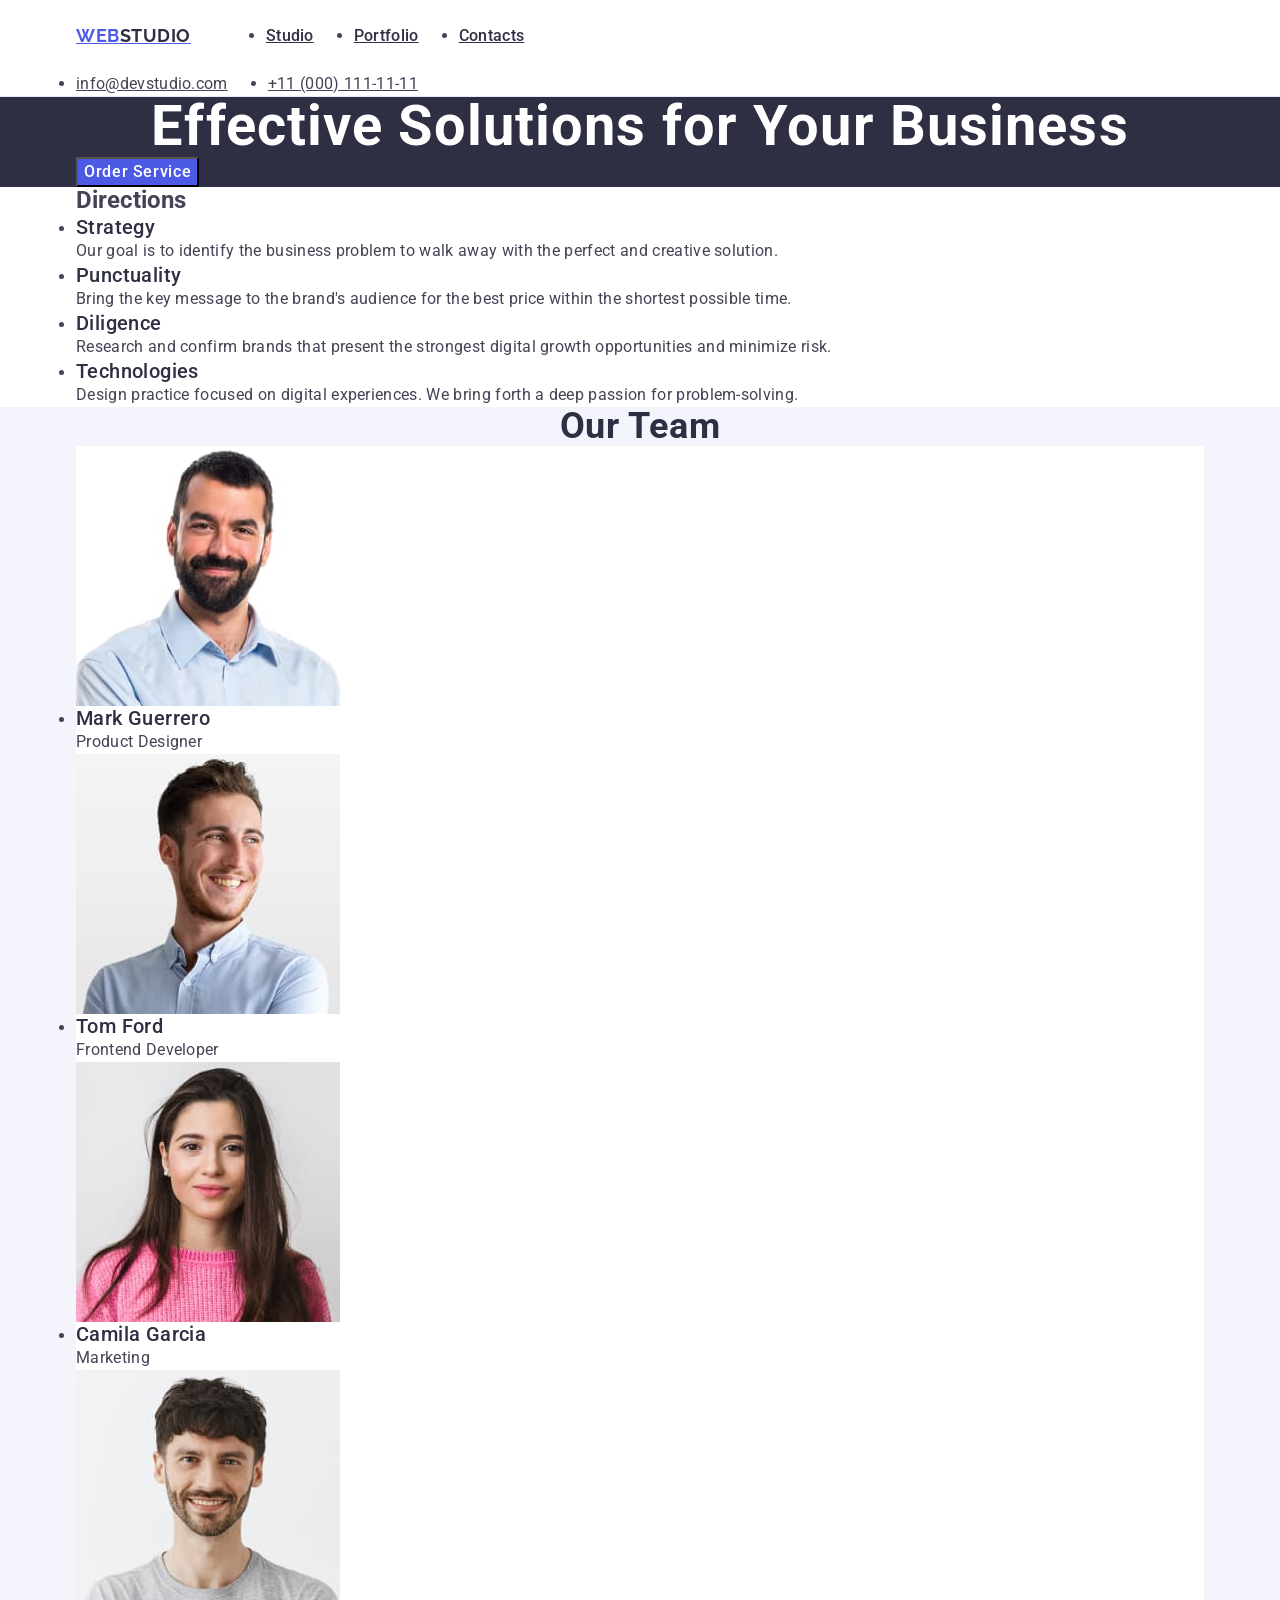
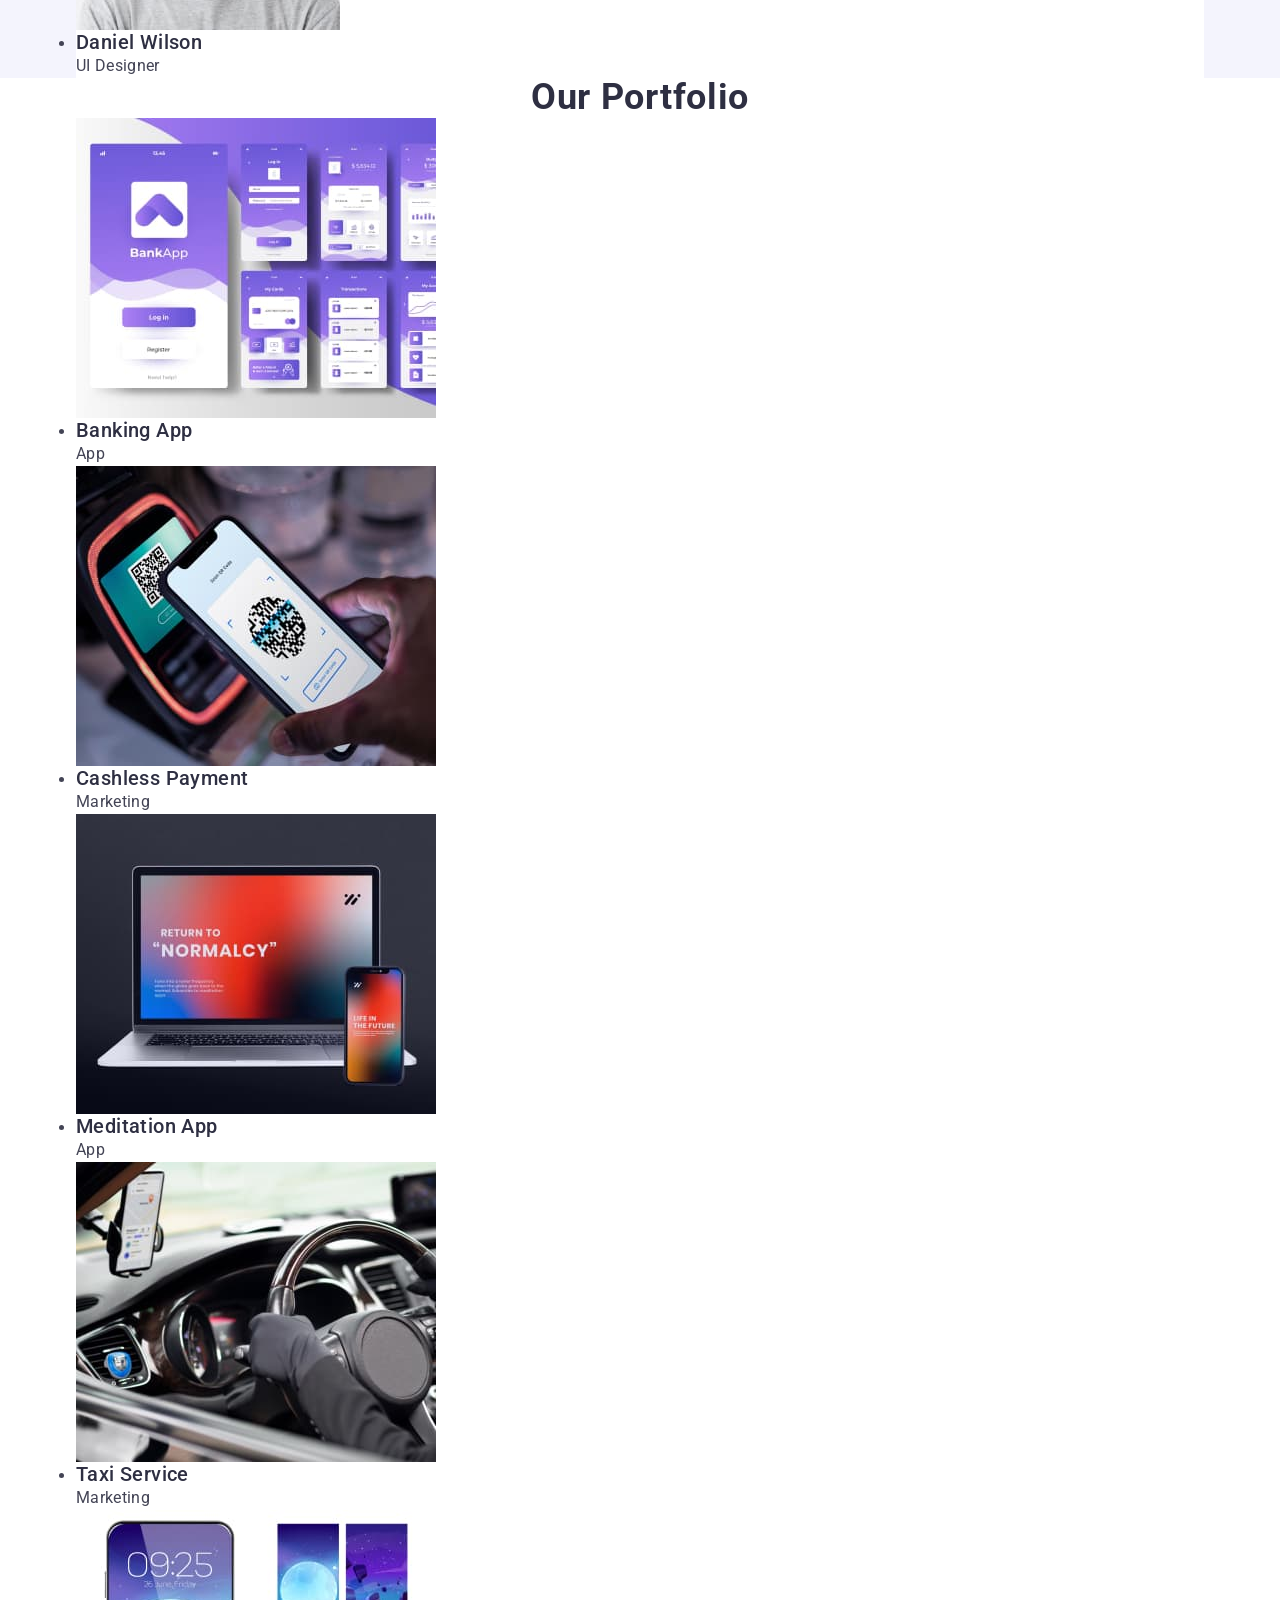
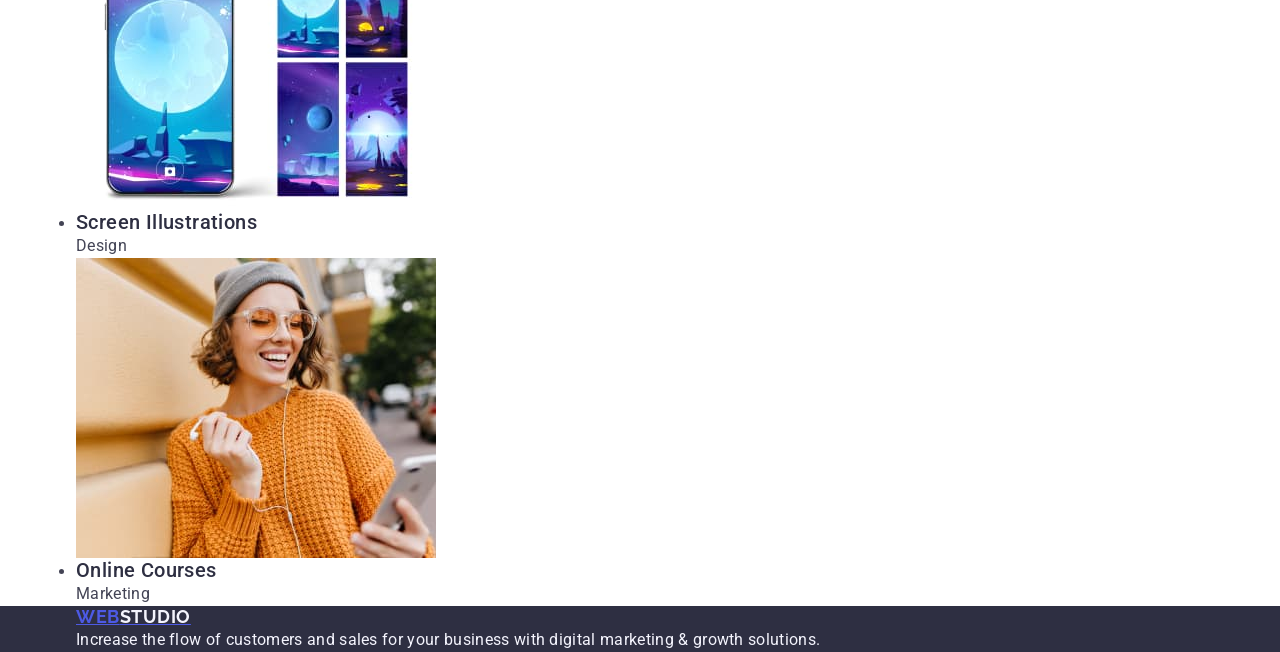
==== index.html @ 2a0f0dfd "header 2" ====
<!DOCTYPE html>
<html lang="en">
<head>
    <meta charset="UTF-8">
    <meta name="viewport" content="width=device-width, initial-scale=1.0">
    <title>Web Studio</title>
    <link rel="preconnect" href="https://fonts.googleapis.com">
    <link rel="preconnect" href="https://fonts.gstatic.com" crossorigin>
    <link href="https://fonts.googleapis.com/css2?family=Raleway:wght@700&family=Roboto:wght@400;500;700&display=swap"
        rel="stylesheet">
    <link rel="stylesheet" href="https://cdnjs.cloudflare.com/ajax/libs/modern-normalize/2.0.0/modern-normalize.min.css"
        integrity="sha512-4xo8blKMVCiXpTaLzQSLSw3KFOVPWhm/TRtuPVc4WG6kUgjH6J03IBuG7JZPkcWMxJ5huwaBpOpnwYElP/m6wg=="
        crossorigin="anonymous" referrerpolicy="no-referrer">
    <link rel="stylesheet" href="./css/styles.css">
</head>

<body>
    
<!--                       header                      -->

    <header class="header">
        <div class="container">
            <nav class="navigation">
                <a class="header-logo" href="./index.html" target="_self">Web<span class="header-logo-color">Studio</span></a>
            
                <ul class="navigation-item">
                    <li class="navigation-list"><a class="navigation-link" href="./index.html">Studio</a></li>
                    <li class="navigation-list"><a class="navigation-link" href="">Portfolio</a></li>
                    <li class="navigation-list"><a class="navigation-link" href="">Contacts</a></li>
                </ul>
            </nav>
            
            <address class="address">
                <ul class="address-item">
                    <li class="address-list"><a class="address-link" href="mailto:info@devstudio.com">info@devstudio.com</a></li>
                    <li class="address-list"><a class="address-link" href="tel:+110001111111">+11 (000) 111-11-11</a></li>
                </ul>
            </address>
        </div>

    </header>

<!--                       main                        -->

    <main class="main">

        <section class="solution">

            <div class="container">
                <h1 class="solution-header">Effective Solutions for Your Business</h1>
                <button class="solution-button">Order Service</button>
            </div>

        </section>

        <section class="directions">

            <div class="container">
                <h2 class="directions-header">Directions</h2>
                <ul class="direction-item">
                    <li>
                        <h3 class="direction-list-header">Strategy</h3>
                        <p class="direction-list-paragraph">Our goal is to identify the business problem to walk away with the perfect and creative solution.</p>
                    </li>
                    <li>
                        <h3 class="direction-list-header">Punctuality</h3>
                        <p class="direction-list-paragraph">Bring the key message to the brand's audience for the best price within the shortest possible time.</p>
                    </li>
                    <li>
                        <h3 class="direction-list-header">Diligence</h3>
                        <p class="direction-list-paragraph">Research and confirm brands that present the strongest digital growth opportunities and minimize risk.</p>
                    </li>
                    <li>
                        <h3 class="direction-list-header">Technologies</h3>
                        <p class="direction-list-paragraph">Design practice focused on digital experiences. We bring forth a deep passion for problem-solving.</p>
                    </li>
                </ul>
            </div>
        
        </section>
        
        <section class="team">
        
            <div class="container">
                <h2 class="team-header">Our Team</h2>
                <ul class="team-item">
                    <li class="team-list">
                        <img src="./images/MarkGuerrero.jpg" alt="Photo Mark Guerrero" width="264" height="260">
                        <h3 class="team-list-header">Mark Guerrero</h3>
                        <p class="team-list-paragraph">Product Designer</p>
                    </li>
                    <li class="team-list">
                        <img src="./images/TomFord.jpg" alt="Photo Tom Ford" width="264" height="260">
                        <h3 class="team-list-header">Tom Ford</h3>
                        <p class="team-list-paragraph">Frontend Developer</p>
                    </li>
                    <li class="team-list">
                        <img src="./images/CamilaGarcia.jpg" alt="Photo Camila Garcia" width="264" height="260">
                        <h3 class="team-list-header">Camila Garcia</h3>
                        <p class="team-list-paragraph">Marketing</p>
                    </li>
                    <li class="team-list">
                        <img src="./images/DanielWilson.jpg" alt="Photo Daniel Wilson" width="264" height="260">
                        <h3 class="team-list-header">Daniel Wilson</h3>
                        <p class="team-list-paragraph">UI Designer</p>
                    </li>
                </ul>
            </div>

        </section>

        <section class="portfolio">

            <div class="container">
                <h2 class="portfolio-header">Our Portfolio</h2>
                <ul class="portfolio-item">
                    <li>
                        <img src="./images/BankingApp.jpg" alt="Photo Banking App" width="360" height="300">
                        <h3 class="portfolio-list-header">Banking App</h3>
                        <p class="portfolio-list-paragraph">App</p>
                    </li>
                    <li>
                        <img src="./images/CashlessPayment.jpg" alt="Photo Cashless Payment" width="360" height="300">
                        <h3 class="portfolio-list-header">Cashless Payment</h3>
                        <p class="portfolio-list-paragraph">Marketing</p>
                    </li>
                    <li>
                        <img src="./images/MeditationApp.jpg" alt="Photo Meditation App" width="360" height="300">
                        <h3 class="portfolio-list-header">Meditation App</h3>
                        <p class="portfolio-list-paragraph">App</p>
                    </li>
                    <li>
                        <img src="./images/TaxiService.jpg" alt="Photo Taxi Service" width="360" height="300">
                        <h3 class="portfolio-list-header">Taxi Service</h3>
                        <p class="portfolio-list-paragraph">Marketing</p>
                    </li>
                    <li>
                        <img src="./images/ScreenIllustrations.jpg" alt="Photo Screen Illustrations" width="360" height="300">
                        <h3 class="portfolio-list-header">Screen Illustrations</h3>
                        <p class="portfolio-list-paragraph">Design</p>
                    </li>
                    <li>
                        <img src="./images/OnlineCourses.jpg" alt="Photo Online Courses" width="360" height="300">
                        <h3 class="portfolio-list-header">Online Courses</h3>
                        <p class="portfolio-list-paragraph">Marketing</p>
                    </li>
                </ul>
            </div>

        </section>

    </main>

<!--                       footer                       -->

    <footer class="footer">
        <div class="container">
            <a class="footer-logo" href="./index.html" target="_self">Web<span class="footer-logo-color">Studio</span></a>
            <p class="footer-paragraph">
                Increase the flow of customers and
                sales for your business with digital
                marketing & growth solutions.
            </p>
        </div>

    </footer>

</body>
</html>
---- css/styles.css ----
/*  global style    */

*,
*::before,
*::after {
    box-sizing: border-box;
}

h1,
h2,
h3,
h4,
h5,
h6,
p {
    margin-top: 0;
    margin-bottom: 0;
}

ul,
ol {
    margin-top: 0;
    margin-bottom: 0;
    padding-left: 0;
}

.container {
    width: 1158px;
    margin: 0 auto;
    padding: 0 15px;
}

img {
    display: block;
    object-fit: cover;
}

body {
    font-family: "Roboto", sans-serif;
    color: #434455;
    background-color: #ffffff;
}


/*          header        */

.header {
    border-bottom: 1px solid #e7e9fc;
}

.navigation {
    display: flex;
    align-items: center;
}

.header-logo {
    font-family: "Raleway", sans-serif;
    font-weight: 700;
    font-size: 18px; 
    line-height: 1.17;
    letter-spacing: 0.03em;
    text-transform: uppercase;
    color: #4d5ae5;
    margin-right: 75px;
}

.header-logo-color {
    color: #2e2f42;
}

.navigation-item {
    display: flex;
    gap: 40px;

}

.navigation-list {
    padding: 24px 0;
}

.navigation-link {
    font-weight: 500;
    font-size: 16px;
    line-height: 1.5;
    letter-spacing: 0.02em;
    color: #2e2f42;
}

.navigation-list .navigation-link:hover,
.navigation-list .navigation-link:focus {
    color: #404bbf;
}

.address {
    font-style: normal;
}

.address-item {
    display: flex;
    gap: 40px;
}

.address-link {
    font-size: 16px;
    line-height: 1.5;
    letter-spacing: 0.02em;
    color: #434455;
}

.address-list .address-link:hover,
.address-list .address-link:focus {
    color:#404bbf;
}

/*            main                */
/*       solution-section         */

.solution {
    background-color: #2e2f42;
}

.solution-header {
    font-size: 56px;
    line-height: 1.07;
    text-align: center;
    letter-spacing: 0.02em;
    color: #ffffff;
}

.solution-button {
    background-color: #4D5AE5;
    font-family: "Roboto", sans-serif;
    font-weight: 500;
    font-size: 16px;
    line-height: 1.5;
    letter-spacing: 0.04em;
    color: #ffffff;
    cursor: pointer;
}

.solution-button:hover,
.solution-button:focus {
    background-color: #404BBF;
}

/*       directions-section         */

.direction-list-header {
    font-weight: 500;
    font-size: 20px;
    line-height: 1.2;
    letter-spacing: 0.02em;
    color: #2e2f42;
}

.direction-list-paragraph {
    font-size: 16px;
    line-height: 1.5;
    letter-spacing: 0.02em;
    color: #434455;
}

/*             team-section           */

.team {
    background-color: #F4F4FD;
}

.team-header {
    font-size: 36px;
    line-height: 1.11;
    text-align: center;
    letter-spacing: 0.02em;
    text-transform: capitalize;
    color: #2e2f42;
}

.team-list {
    background-color: #ffffff;
}

.team-list-header {
    font-weight: 500;
    font-size: 20px;
    line-height: 1.2;
    letter-spacing: 0.02em;
    color: #2e2f42;
}

.team-list-paragraph {
    font-size: 16px;
    line-height: 1.5;
    letter-spacing: 0.02em;
}

/*         portfolio-section           */

.portfolio-header {
    font-size: 36px;
    line-height: 1.11;
    text-align: center;
    letter-spacing: 0.02em;
    text-transform: capitalize;
    color: #2e2f42;
}

.portfolio-list-header {
    font-weight: 500;
        font-size: 20px;
        line-height: 1.2;
        letter-spacing: 0.02em;
        color: #2e2f42;
}

.portfolio-list-paragraph {
    font-size: 16px;
    line-height: 1.5;
    letter-spacing: 0.02em;
}

/*               footer                */

.footer {
    background-color: #2e2f42;
}

.footer-logo {
    font-family: "Raleway", sans-serif;
    font-weight: 700;
    font-size: 18px;
    line-height: 1.17;
    letter-spacing: 0.03em;
    text-transform: uppercase;
    color: #4d5ae5;
}

.footer-logo-color {
    color: #f4f4fd;
}

.footer-paragraph {
    line-height: 1.5;
    letter-spacing: 0.02em;
    color: #F4F4FD;
}
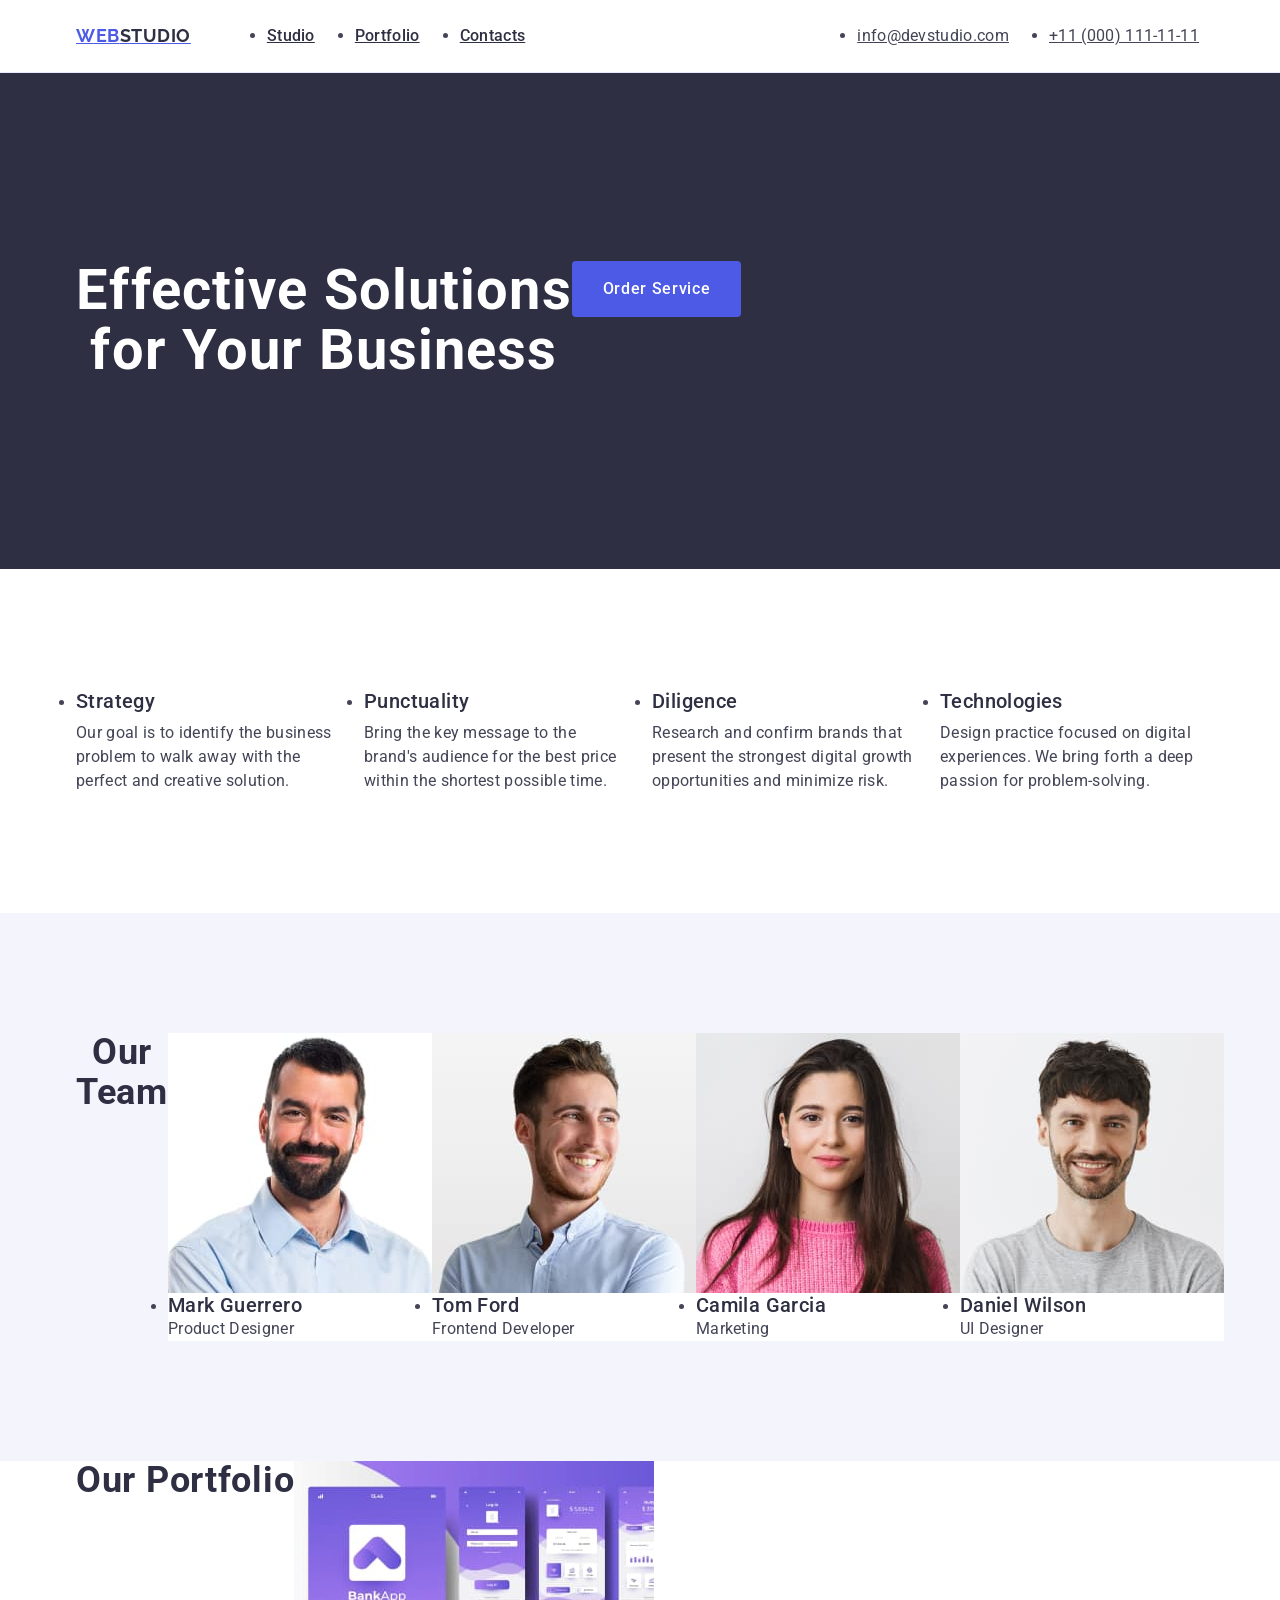
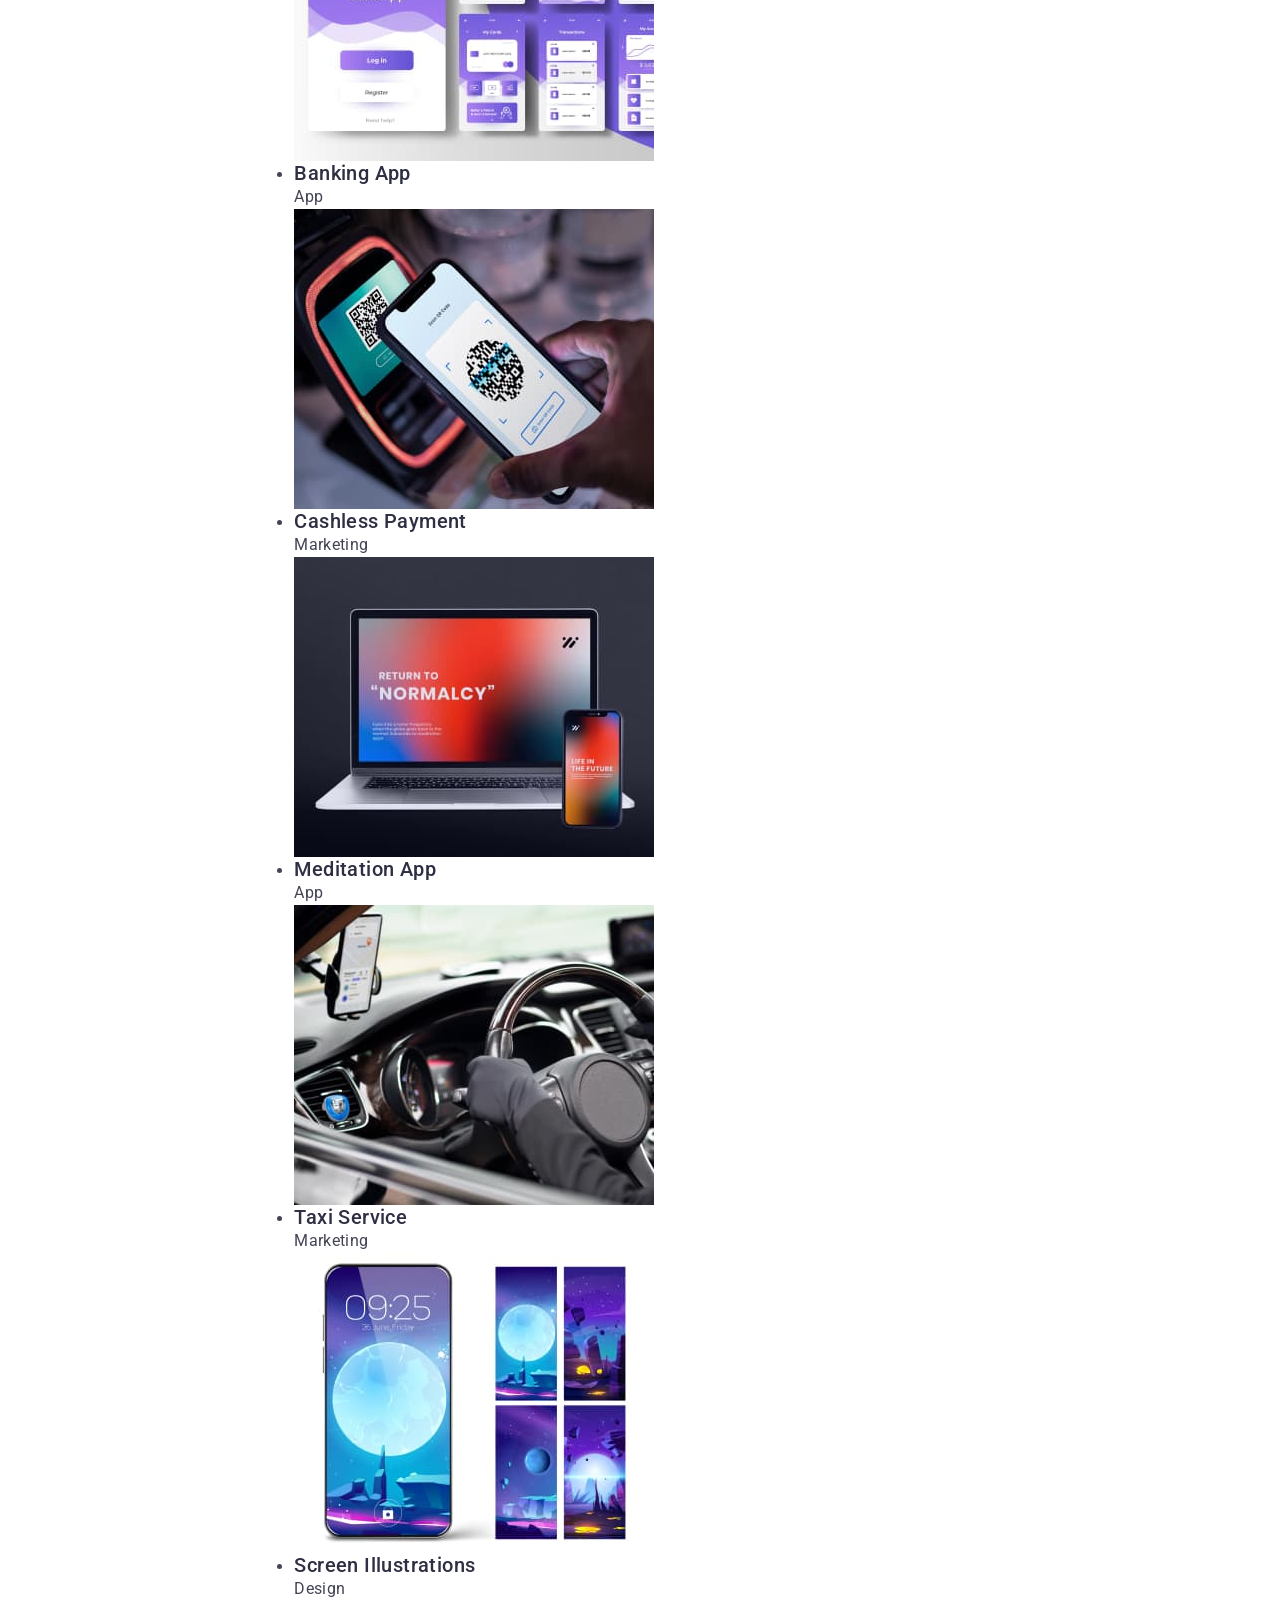
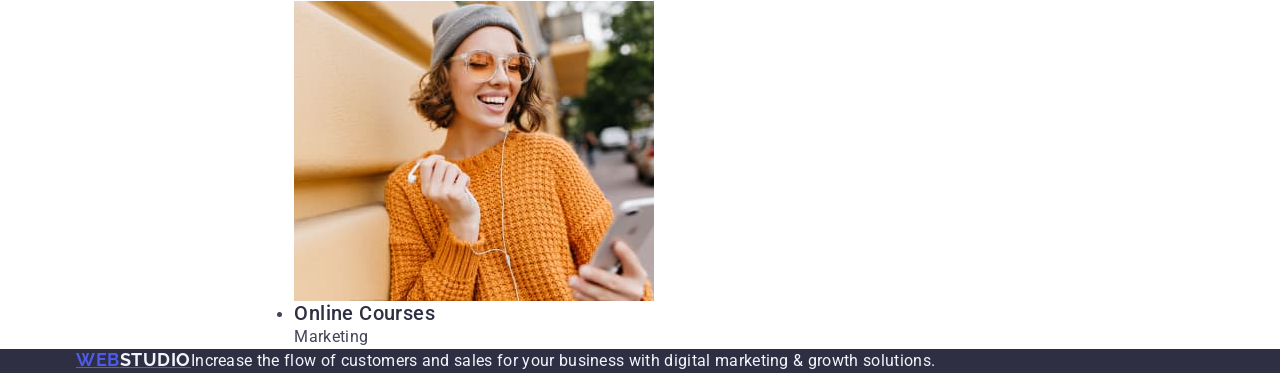
==== commit 5292858d: "directions done" ====
--- a/index.html
+++ b/index.html
@@ -58,19 +58,19 @@
             <div class="container">
                 <h2 class="directions-header">Directions</h2>
                 <ul class="direction-item">
-                    <li>
+                    <li class="direction-list">
                         <h3 class="direction-list-header">Strategy</h3>
                         <p class="direction-list-paragraph">Our goal is to identify the business problem to walk away with the perfect and creative solution.</p>
                     </li>
-                    <li>
+                    <li class="direction-list">
                         <h3 class="direction-list-header">Punctuality</h3>
                         <p class="direction-list-paragraph">Bring the key message to the brand's audience for the best price within the shortest possible time.</p>
                     </li>
-                    <li>
+                    <li class="direction-list">
                         <h3 class="direction-list-header">Diligence</h3>
                         <p class="direction-list-paragraph">Research and confirm brands that present the strongest digital growth opportunities and minimize risk.</p>
                     </li>
-                    <li>
+                    <li class="direction-list">
                         <h3 class="direction-list-header">Technologies</h3>
                         <p class="direction-list-paragraph">Design practice focused on digital experiences. We bring forth a deep passion for problem-solving.</p>
                     </li>
--- a/css/styles.css
+++ b/css/styles.css
@@ -28,6 +28,7 @@
     width: 1158px;
     margin: 0 auto;
     padding: 0 15px;
+    display: flex;
 }
 
 img {
@@ -61,7 +62,7 @@
     letter-spacing: 0.03em;
     text-transform: uppercase;
     color: #4d5ae5;
-    margin-right: 75px;
+    margin-right: 76px;
 }
 
 .header-logo-color {
@@ -71,7 +72,7 @@
 .navigation-item {
     display: flex;
     gap: 40px;
-
+    margin-right: 332px;
 }
 
 .navigation-list {
@@ -100,6 +101,10 @@
     gap: 40px;
 }
 
+.address-list {
+    padding: 24px 0;
+}
+
 .address-link {
     font-size: 16px;
     line-height: 1.5;
@@ -117,6 +122,7 @@
 
 .solution {
     background-color: #2e2f42;
+    padding: 188px 0;
 }
 
 .solution-header {
@@ -125,6 +131,7 @@
     text-align: center;
     letter-spacing: 0.02em;
     color: #ffffff;
+    max-width: 496px;
 }
 
 .solution-button {
@@ -136,6 +143,10 @@
     letter-spacing: 0.04em;
     color: #ffffff;
     cursor: pointer;
+    min-width: 169px;
+    height: 56px;
+    border: none;
+    border-radius: 4px;
 }
 
 .solution-button:hover,
@@ -145,12 +156,30 @@
 
 /*       directions-section         */
 
+.directions {
+    padding: 120px 0;
+}
+
+.directions-header {
+    display: none;
+}
+
+.direction-item {
+    display: flex;
+    gap: 24px;
+}
+
+.direction-list {
+    width: calc((100% - 72px) / 4);
+}
+
 .direction-list-header {
     font-weight: 500;
     font-size: 20px;
     line-height: 1.2;
     letter-spacing: 0.02em;
     color: #2e2f42;
+    margin-bottom: 8px;
 }
 
 .direction-list-paragraph {
@@ -164,6 +193,7 @@
 
 .team {
     background-color: #F4F4FD;
+    padding: 120px 0;
 }
 
 .team-header {
@@ -173,6 +203,11 @@
     letter-spacing: 0.02em;
     text-transform: capitalize;
     color: #2e2f42;
+    margin-bottom: 72px;
+}
+
+.team-item {
+    display: flex;
 }
 
 .team-list {
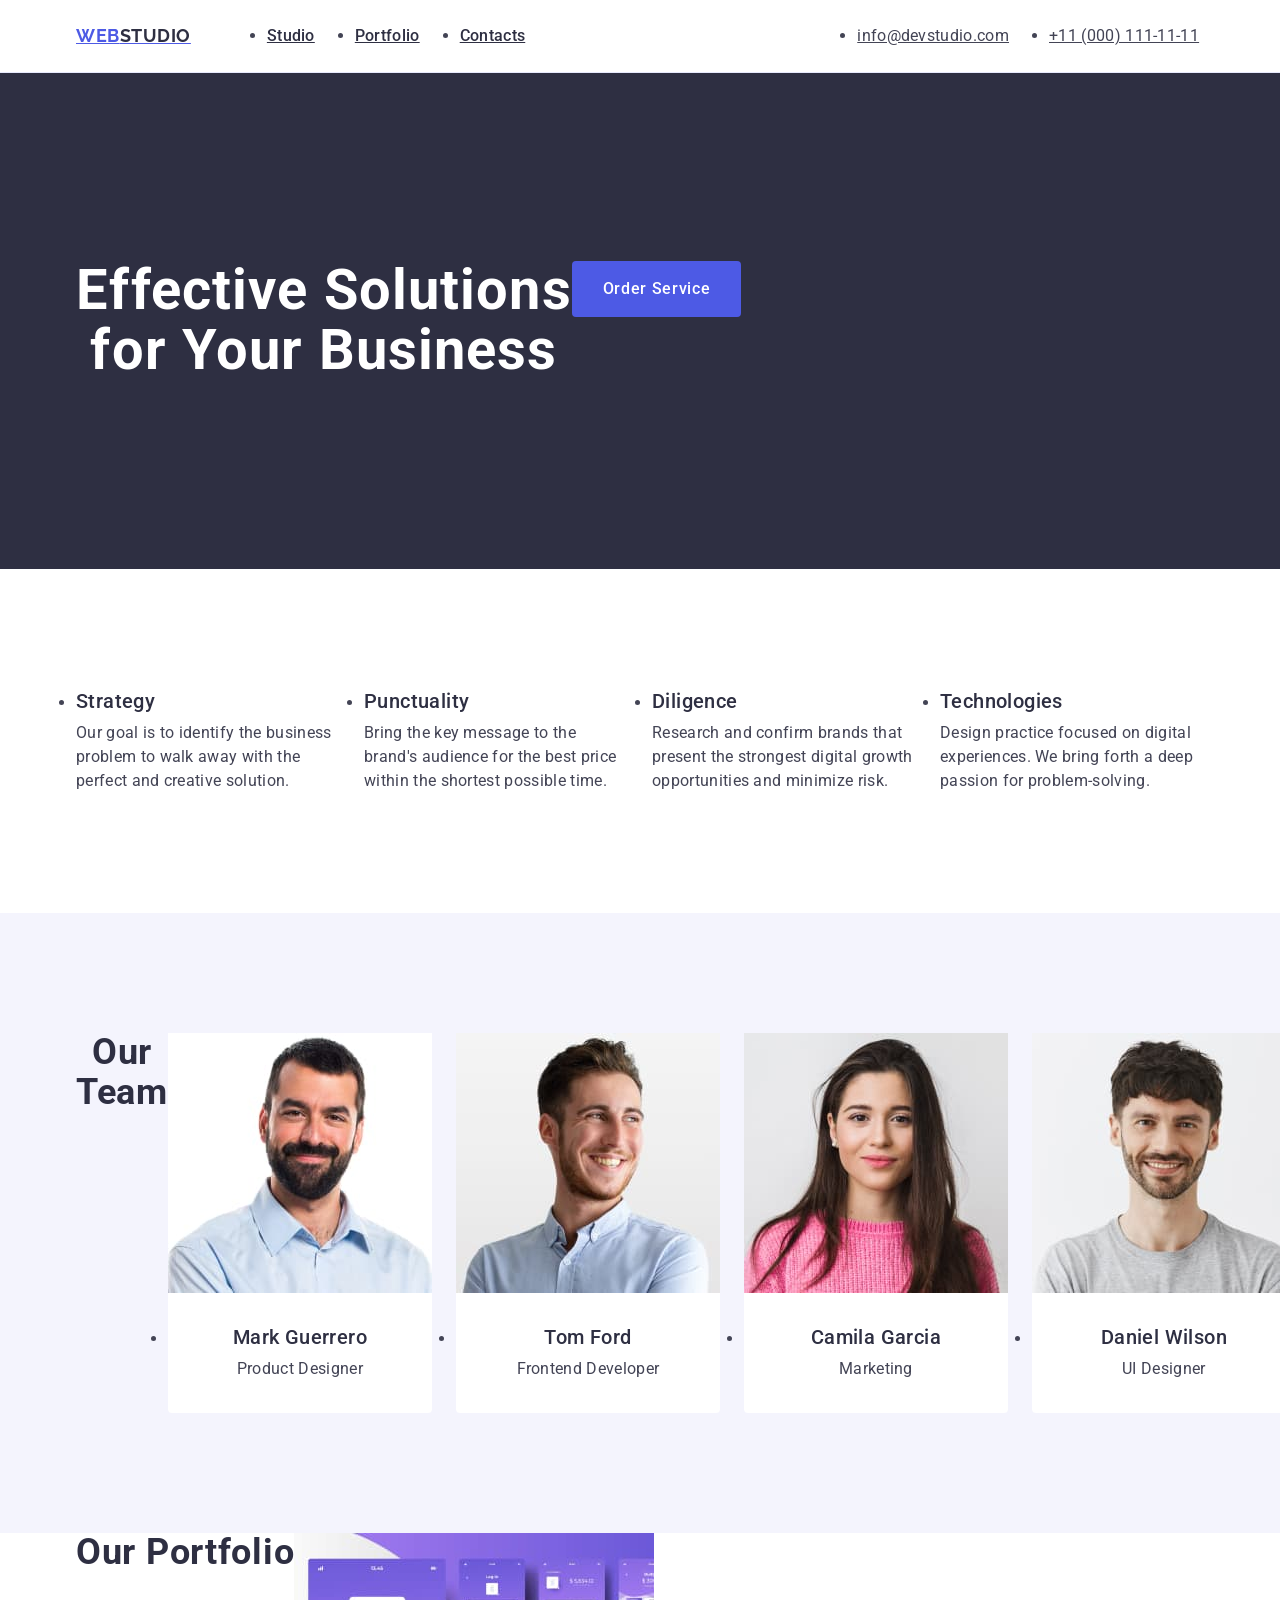
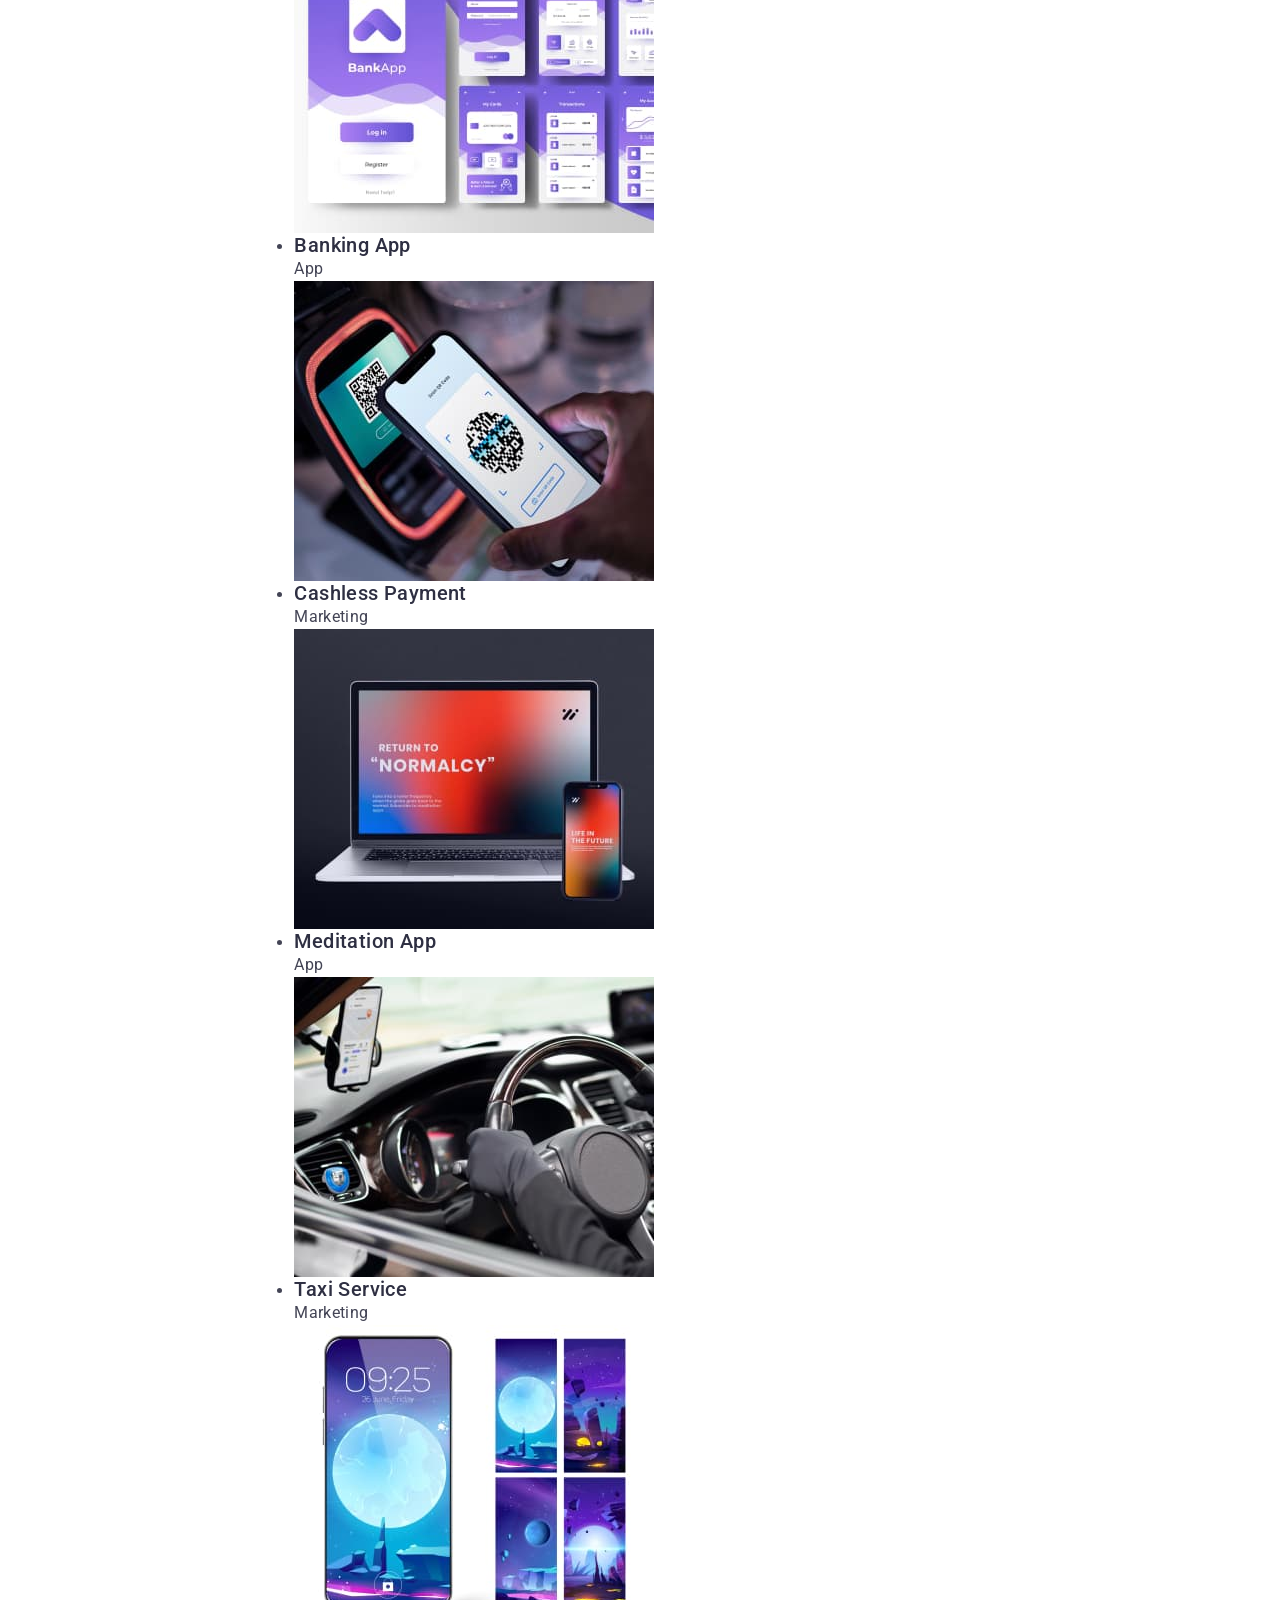
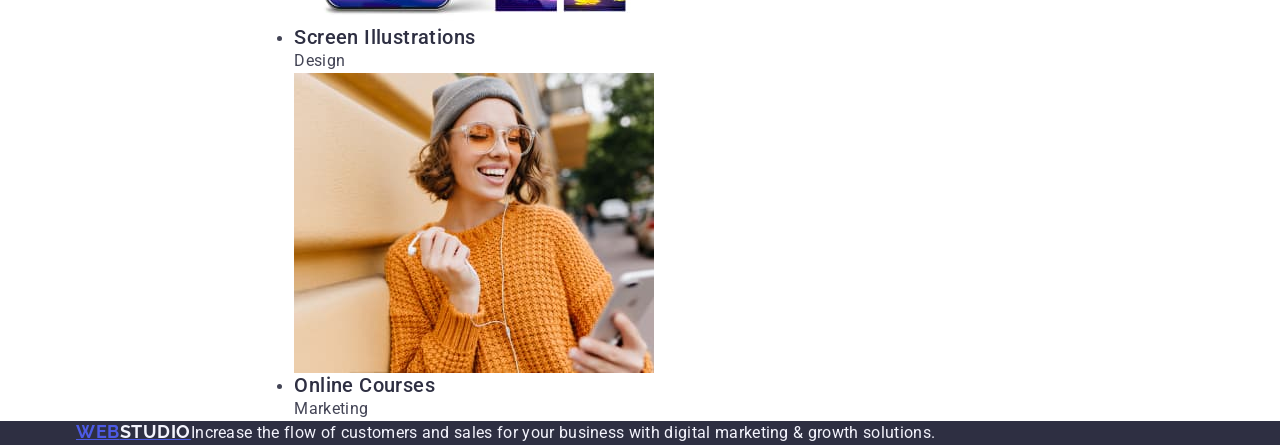
==== commit 612c0726: "team section done" ====
--- a/index.html
+++ b/index.html
@@ -85,24 +85,36 @@
                 <h2 class="team-header">Our Team</h2>
                 <ul class="team-item">
                     <li class="team-list">
-                        <img src="./images/MarkGuerrero.jpg" alt="Photo Mark Guerrero" width="264" height="260">
-                        <h3 class="team-list-header">Mark Guerrero</h3>
-                        <p class="team-list-paragraph">Product Designer</p>
+                        <img class="team-imagi" src="./images/MarkGuerrero.jpg" alt="Photo Mark Guerrero" width="264" height="260">
+                        <div class="tem-profession-container">
+                            <h3 class="team-list-header">Mark Guerrero</h3>
+                            <p class="team-list-paragraph">Product Designer</p>
+                        </div>
+                        
                     </li>
                     <li class="team-list">
-                        <img src="./images/TomFord.jpg" alt="Photo Tom Ford" width="264" height="260">
-                        <h3 class="team-list-header">Tom Ford</h3>
-                        <p class="team-list-paragraph">Frontend Developer</p>
+                        <img class="team-imagi" src="./images/TomFord.jpg" alt="Photo Tom Ford" width="264" height="260">
+                        <div class="tem-profession-container">
+                            <h3 class="team-list-header">Tom Ford</h3>
+                            <p class="team-list-paragraph">Frontend Developer</p>
+                        </div>
+                        
                     </li>
                     <li class="team-list">
-                        <img src="./images/CamilaGarcia.jpg" alt="Photo Camila Garcia" width="264" height="260">
-                        <h3 class="team-list-header">Camila Garcia</h3>
-                        <p class="team-list-paragraph">Marketing</p>
+                        <img class="team-imagi" src="./images/CamilaGarcia.jpg" alt="Photo Camila Garcia" width="264" height="260">
+                        <div class="tem-profession-container">
+                            <h3 class="team-list-header">Camila Garcia</h3>
+                            <p class="team-list-paragraph">Marketing</p>
+                        </div>
+                        
                     </li>
                     <li class="team-list">
-                        <img src="./images/DanielWilson.jpg" alt="Photo Daniel Wilson" width="264" height="260">
-                        <h3 class="team-list-header">Daniel Wilson</h3>
-                        <p class="team-list-paragraph">UI Designer</p>
+                        <img class="team-imagi" src="./images/DanielWilson.jpg" alt="Photo Daniel Wilson" width="264" height="260">
+                        <div class="tem-profession-container">
+                            <h3 class="team-list-header">Daniel Wilson</h3>
+                            <p class="team-list-paragraph">UI Designer</p>
+                        </div>
+                        
                     </li>
                 </ul>
             </div>
--- a/css/styles.css
+++ b/css/styles.css
@@ -76,15 +76,16 @@
 }
 
 .navigation-list {
+    
+}
+
+.navigation-link {
+    font-weight: 500;
+    font-size: 16px;
+    line-height: 1.5;
+    letter-spacing: 0.02em;
+    color: #2e2f42;
     padding: 24px 0;
-}
-
-.navigation-link {
-    font-weight: 500;
-    font-size: 16px;
-    line-height: 1.5;
-    letter-spacing: 0.02em;
-    color: #2e2f42;
 }
 
 .navigation-list .navigation-link:hover,
@@ -208,10 +209,20 @@
 
 .team-item {
     display: flex;
+    gap: 24px;
 }
 
 .team-list {
     background-color: #ffffff;
+    width: calc((100% - 72px) / 4);
+    border-radius: 0px 0px 4px 4px;
+}
+
+.team-imagines {
+}
+
+.tem-profession-container {
+padding: 32px 0;
 }
 
 .team-list-header {
@@ -220,12 +231,15 @@
     line-height: 1.2;
     letter-spacing: 0.02em;
     color: #2e2f42;
+    text-align: center;
+    margin-bottom: 8px;
 }
 
 .team-list-paragraph {
     font-size: 16px;
     line-height: 1.5;
     letter-spacing: 0.02em;
+    text-align: center;
 }
 
 /*         portfolio-section           */
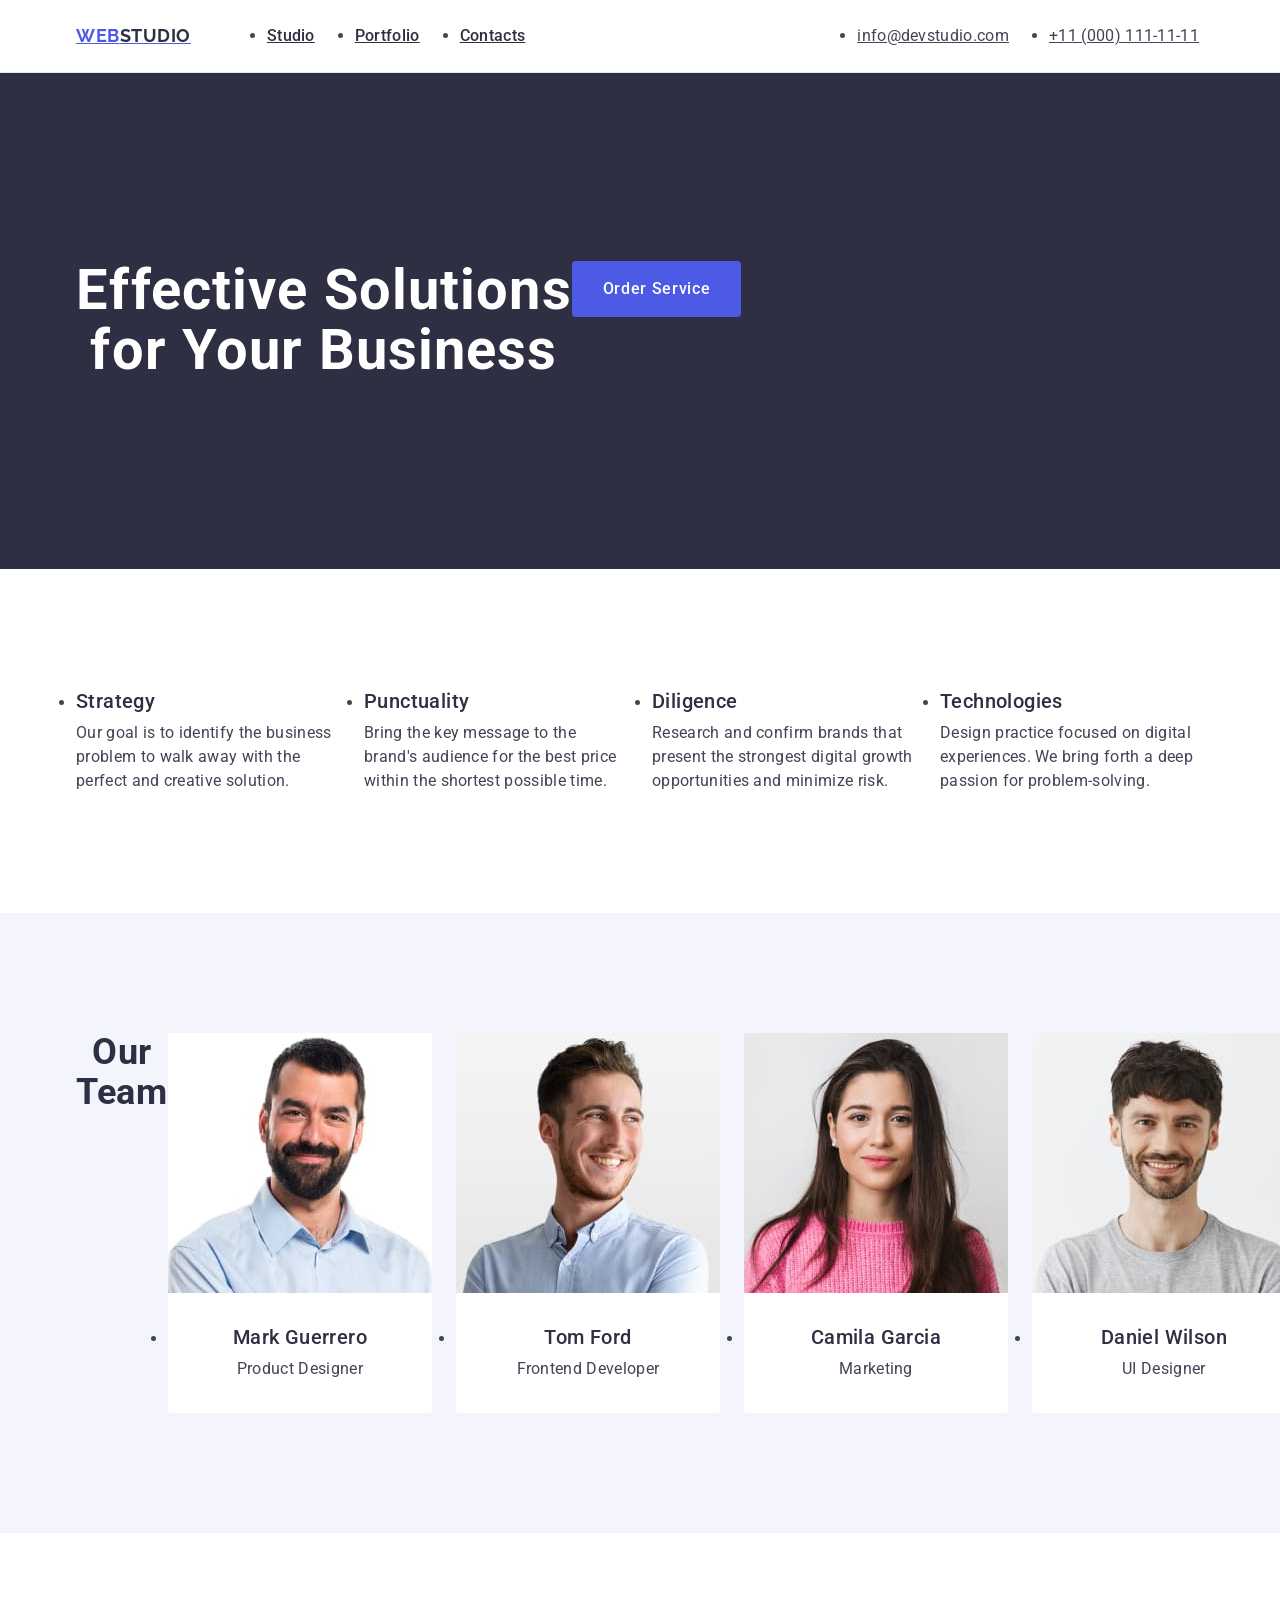
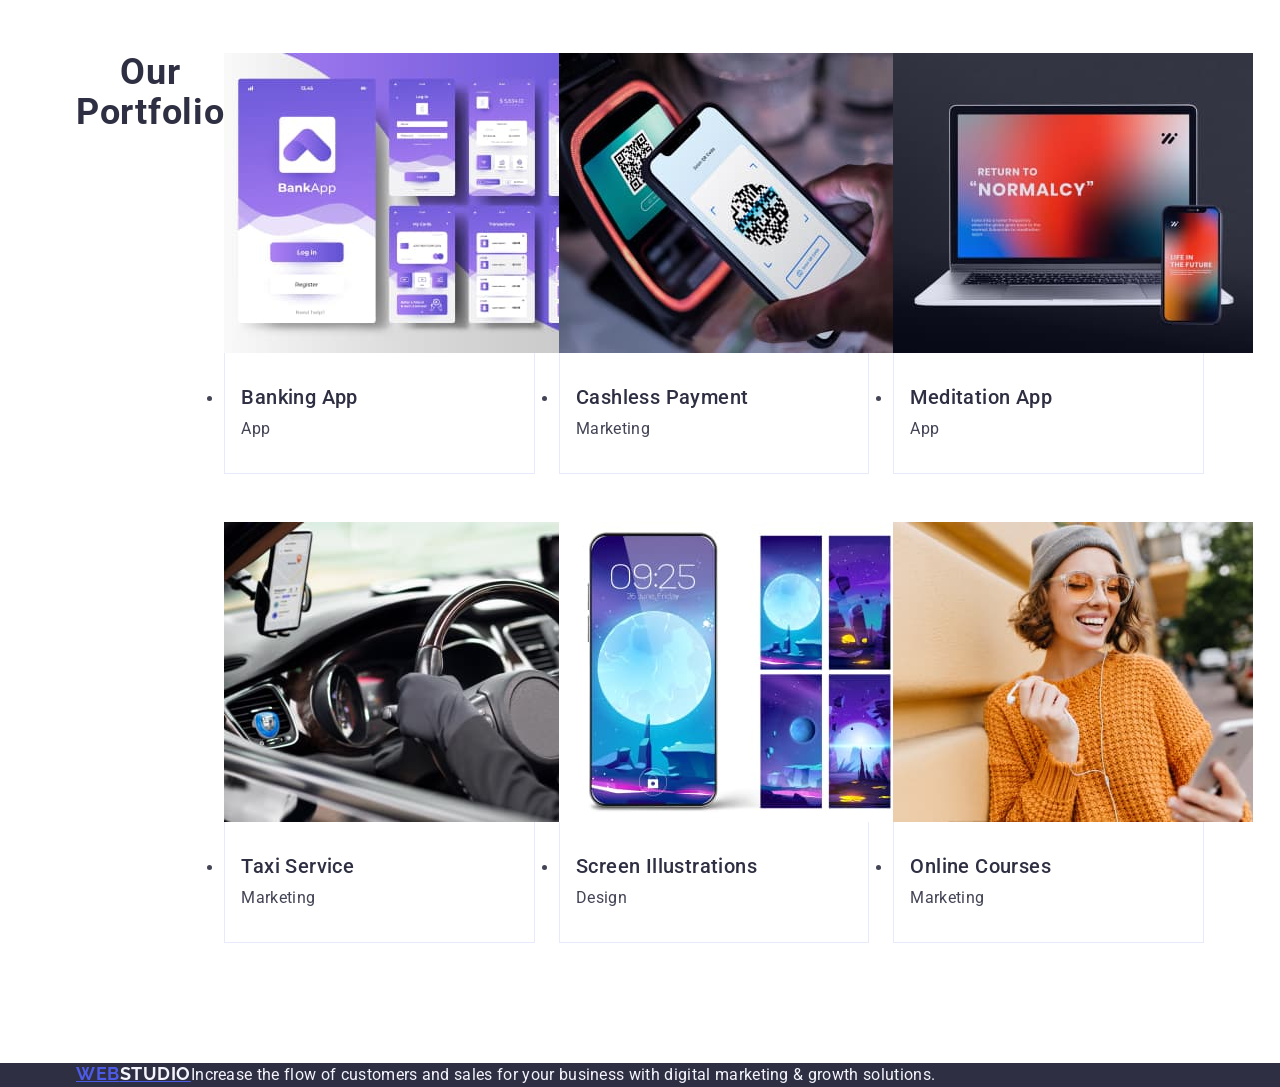
==== commit 48ecf824: "portfolio section done" ====
--- a/index.html
+++ b/index.html
@@ -126,35 +126,47 @@
             <div class="container">
                 <h2 class="portfolio-header">Our Portfolio</h2>
                 <ul class="portfolio-item">
-                    <li>
+                    <li class="portfolio-list">
                         <img src="./images/BankingApp.jpg" alt="Photo Banking App" width="360" height="300">
-                        <h3 class="portfolio-list-header">Banking App</h3>
-                        <p class="portfolio-list-paragraph">App</p>
+                        <div class="portfolio-apps">
+                            <h3 class="portfolio-list-header">Banking App</h3>
+                            <p class="portfolio-list-paragraph">App</p>
+                        </div>
                     </li>
-                    <li>
+                    <li class="portfolio-list">
                         <img src="./images/CashlessPayment.jpg" alt="Photo Cashless Payment" width="360" height="300">
-                        <h3 class="portfolio-list-header">Cashless Payment</h3>
-                        <p class="portfolio-list-paragraph">Marketing</p>
+                        <div class="portfolio-apps">
+                            <h3 class="portfolio-list-header">Cashless Payment</h3>
+                            <p class="portfolio-list-paragraph">Marketing</p>
+                        </div>
                     </li>
-                    <li>
+                    <li class="portfolio-list">
                         <img src="./images/MeditationApp.jpg" alt="Photo Meditation App" width="360" height="300">
-                        <h3 class="portfolio-list-header">Meditation App</h3>
-                        <p class="portfolio-list-paragraph">App</p>
+                        <div class="portfolio-apps">
+                            <h3 class="portfolio-list-header">Meditation App</h3>
+                            <p class="portfolio-list-paragraph">App</p>
+                        </div>
                     </li>
-                    <li>
+                    <li class="portfolio-list">
                         <img src="./images/TaxiService.jpg" alt="Photo Taxi Service" width="360" height="300">
-                        <h3 class="portfolio-list-header">Taxi Service</h3>
-                        <p class="portfolio-list-paragraph">Marketing</p>
+                        <div class="portfolio-apps">
+                            <h3 class="portfolio-list-header">Taxi Service</h3>
+                            <p class="portfolio-list-paragraph">Marketing</p>
+                        </div>
                     </li>
-                    <li>
+                    <li class="portfolio-list">
                         <img src="./images/ScreenIllustrations.jpg" alt="Photo Screen Illustrations" width="360" height="300">
-                        <h3 class="portfolio-list-header">Screen Illustrations</h3>
-                        <p class="portfolio-list-paragraph">Design</p>
+                        <div class="portfolio-apps">
+                            <h3 class="portfolio-list-header">Screen Illustrations</h3>
+                            <p class="portfolio-list-paragraph">Design</p>
+                        </div>
                     </li>
-                    <li>
+                    <li class="portfolio-list">
                         <img src="./images/OnlineCourses.jpg" alt="Photo Online Courses" width="360" height="300">
-                        <h3 class="portfolio-list-header">Online Courses</h3>
-                        <p class="portfolio-list-paragraph">Marketing</p>
+                        <div class="portfolio-apps">
+                            <h3 class="portfolio-list-header">Online Courses</h3>
+                            <p class="portfolio-list-paragraph">Marketing</p>
+                        </div>
                     </li>
                 </ul>
             </div>
--- a/css/styles.css
+++ b/css/styles.css
@@ -244,6 +244,27 @@
 
 /*         portfolio-section           */
 
+.portfolio {
+    padding: 120px 0;
+}
+
+.portfolio-item {
+    display: flex;
+    flex-wrap: wrap;
+    column-gap: 24px;
+    row-gap: 48px;
+}
+
+.portfolio-list {
+    width: calc((100% - 48px) / 3);
+}
+
+.portfolio-apps {
+    padding: 32px 16px;
+    border: 1px solid #e7e9fc;
+    border-top: none;
+}
+
 .portfolio-header {
     font-size: 36px;
     line-height: 1.11;
@@ -251,6 +272,7 @@
     letter-spacing: 0.02em;
     text-transform: capitalize;
     color: #2e2f42;
+    margin-bottom: 72px;
 }
 
 .portfolio-list-header {
@@ -259,6 +281,7 @@
         line-height: 1.2;
         letter-spacing: 0.02em;
         color: #2e2f42;
+        margin-bottom: 8px
 }
 
 .portfolio-list-paragraph {
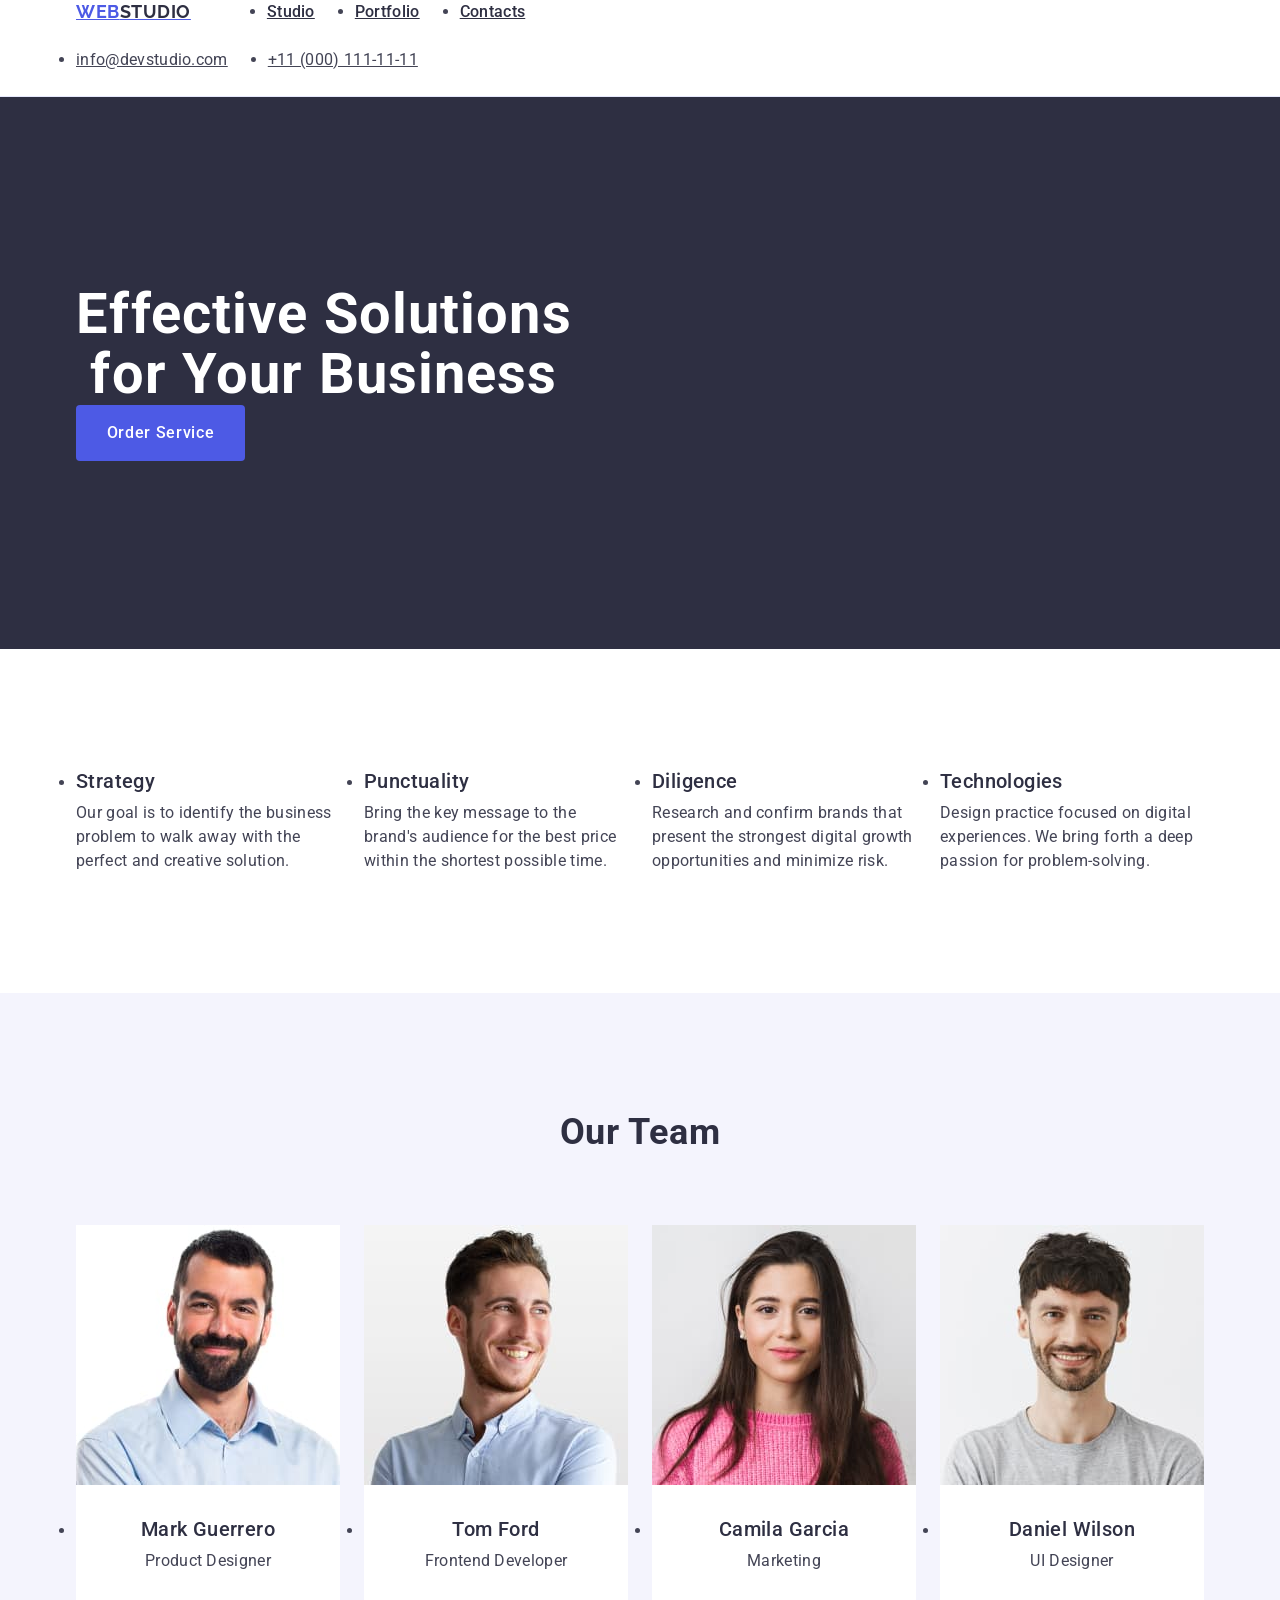
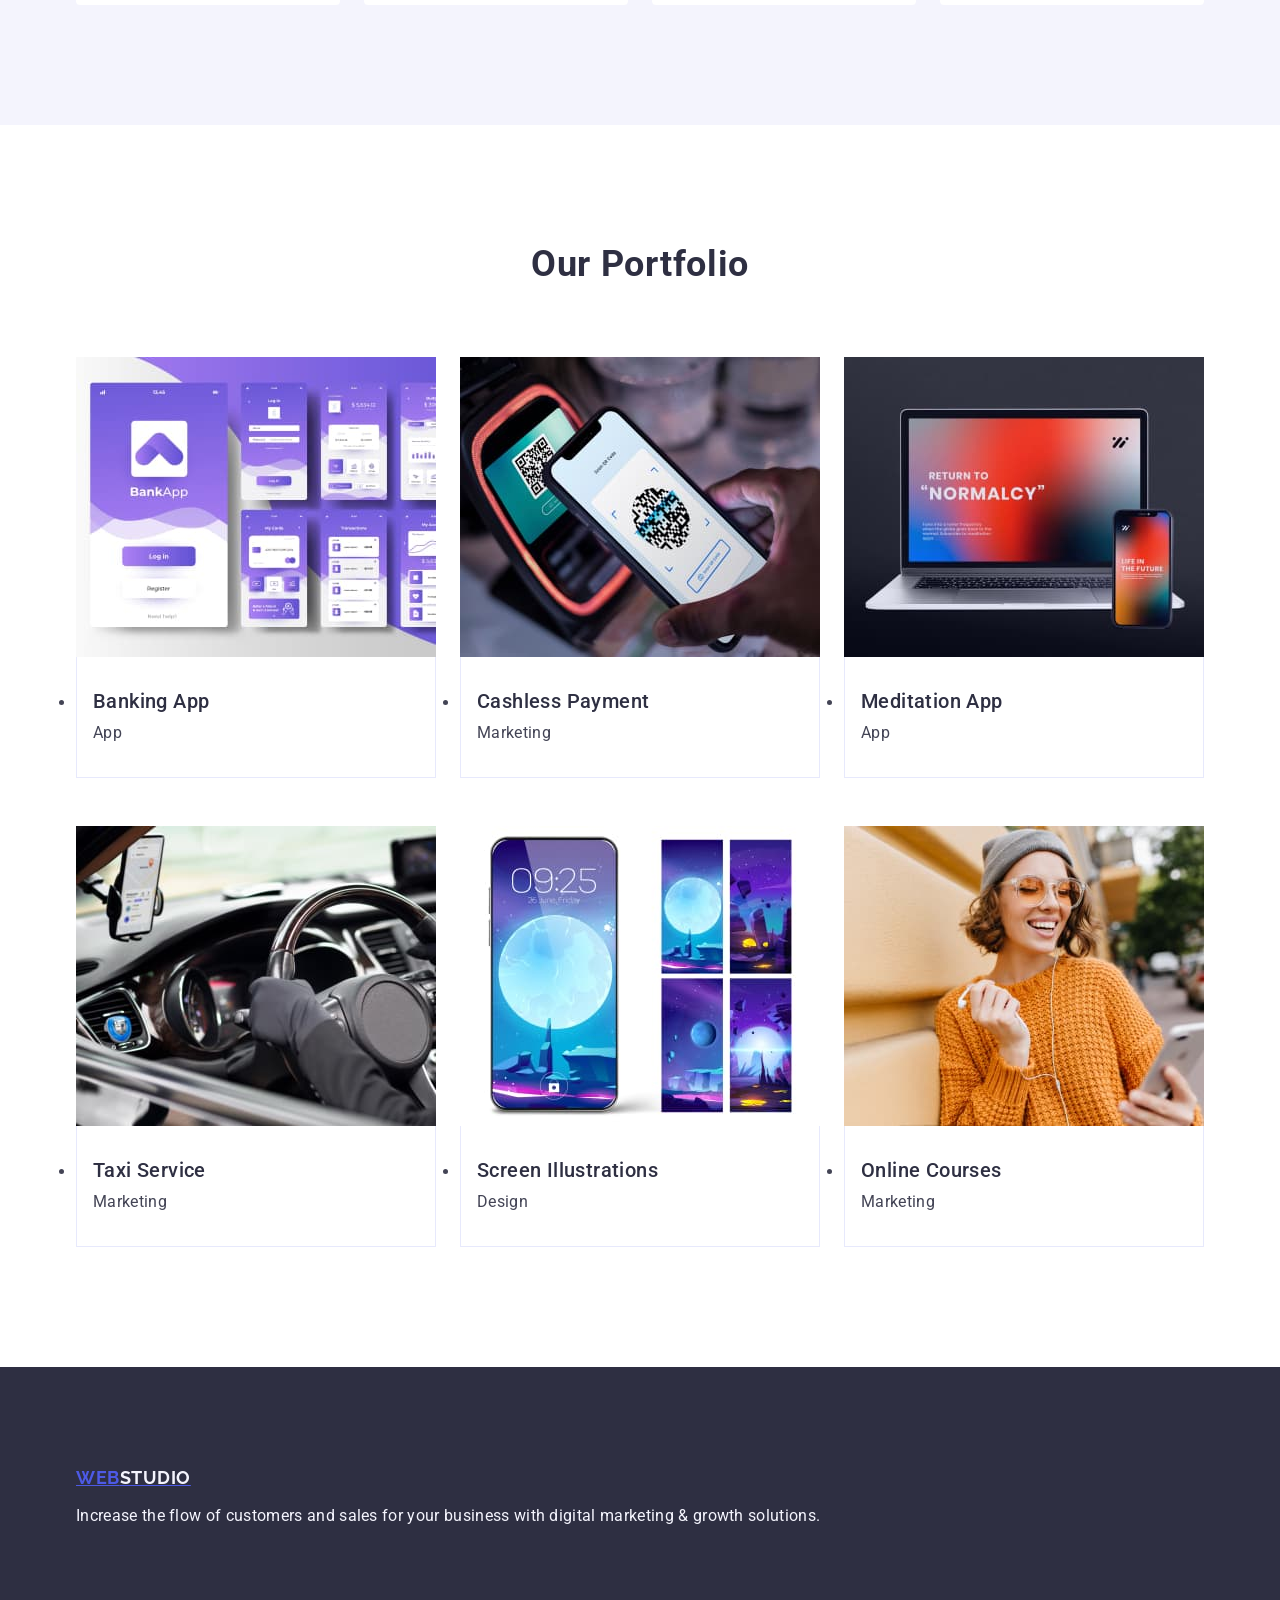
==== commit fa11e3cb: "visually hidden" ====
--- a/index.html
+++ b/index.html
@@ -56,7 +56,7 @@
         <section class="directions">
 
             <div class="container">
-                <h2 class="directions-header">Directions</h2>
+                <h2 class="directions-header visually-hidden">Directions</h2>
                 <ul class="direction-item">
                     <li class="direction-list">
                         <h3 class="direction-list-header">Strategy</h3>
--- a/css/styles.css
+++ b/css/styles.css
@@ -28,7 +28,6 @@
     width: 1158px;
     margin: 0 auto;
     padding: 0 15px;
-    display: flex;
 }
 
 img {
@@ -161,8 +160,18 @@
     padding: 120px 0;
 }
 
-.directions-header {
-    display: none;
+.visually-hidden {
+    position: absolute;
+    width: 1px;
+    height: 1px;
+    margin: -1px;
+    border: 0;
+    padding: 0;
+
+    white-space: nowrap;
+    clip-path: inset(100%);
+    clip: rect(0 0 0 0);
+    overflow: hidden;
 }
 
 .direction-item {
@@ -294,6 +303,7 @@
 
 .footer {
     background-color: #2e2f42;
+    padding: 100px 0;
 }
 
 .footer-logo {
@@ -304,6 +314,8 @@
     letter-spacing: 0.03em;
     text-transform: uppercase;
     color: #4d5ae5;
+    display: inline-block;
+    margin-bottom: 16px;    
 }
 
 .footer-logo-color {
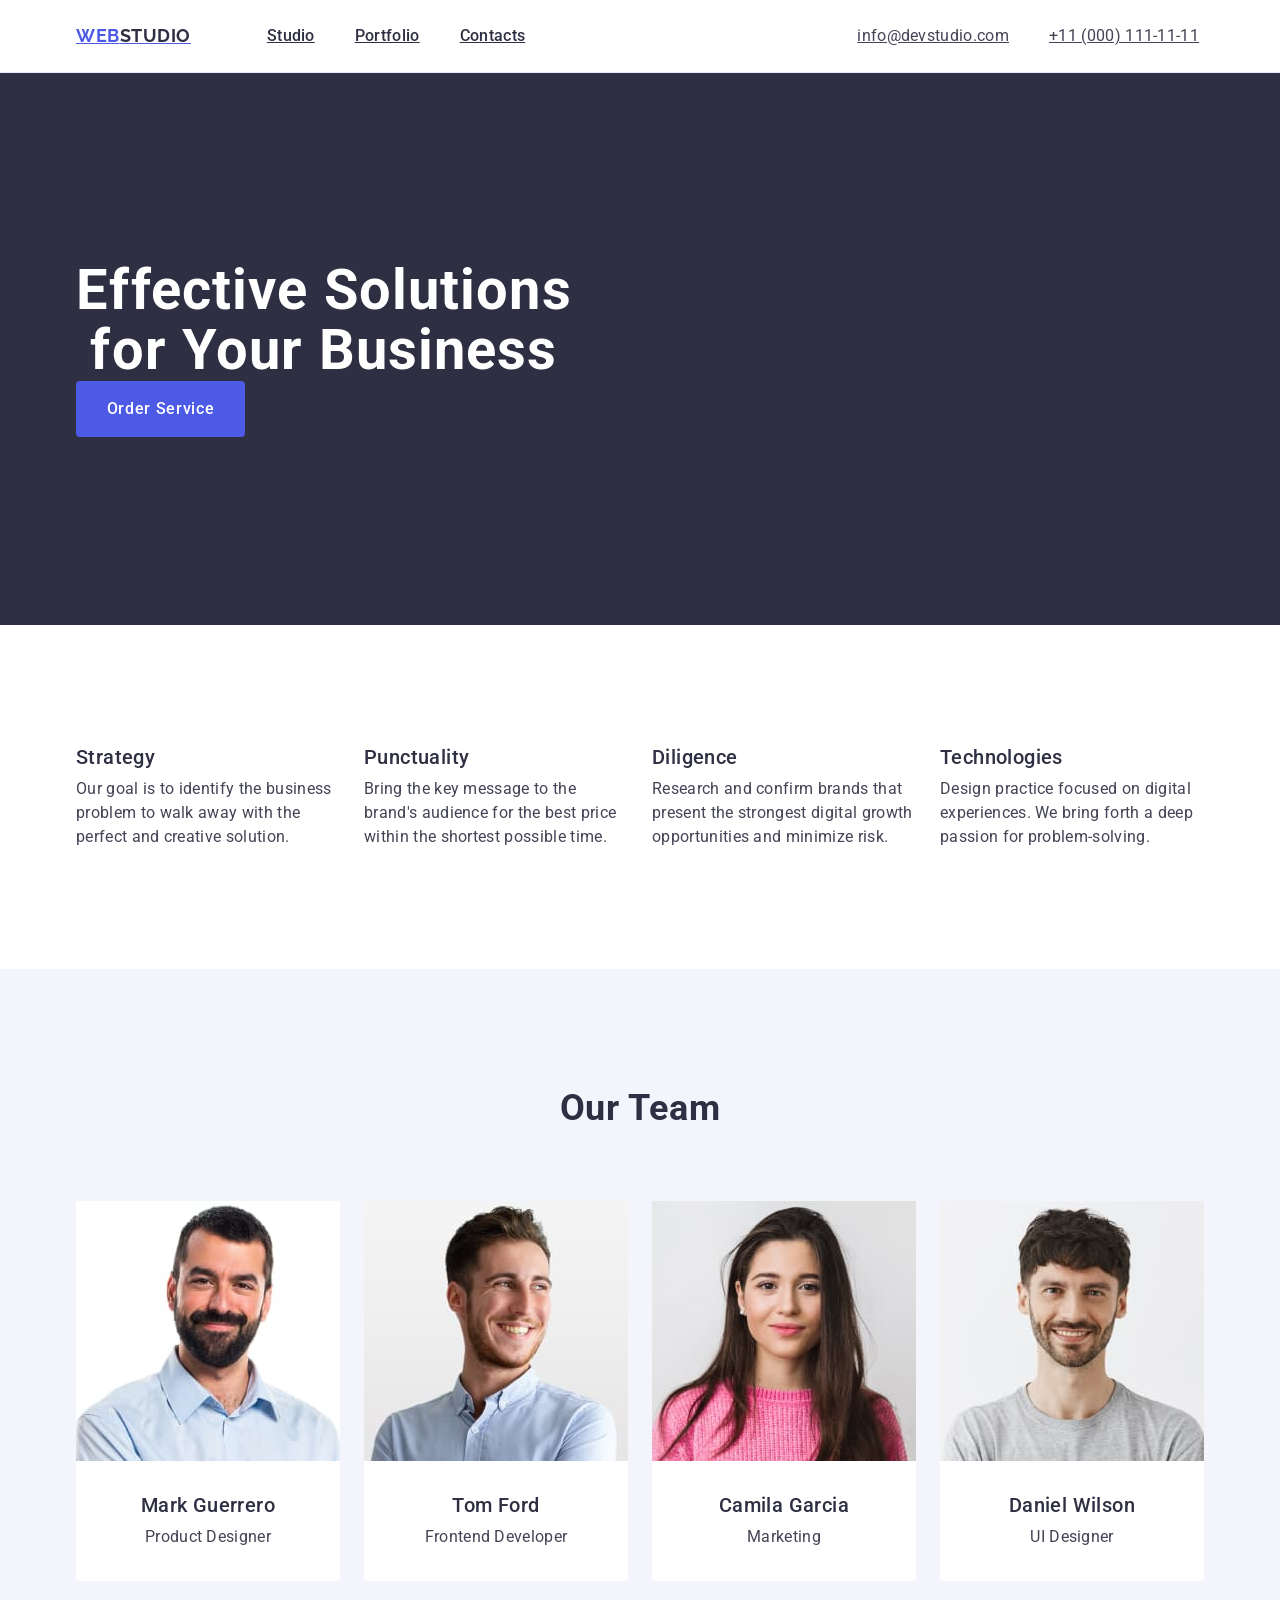
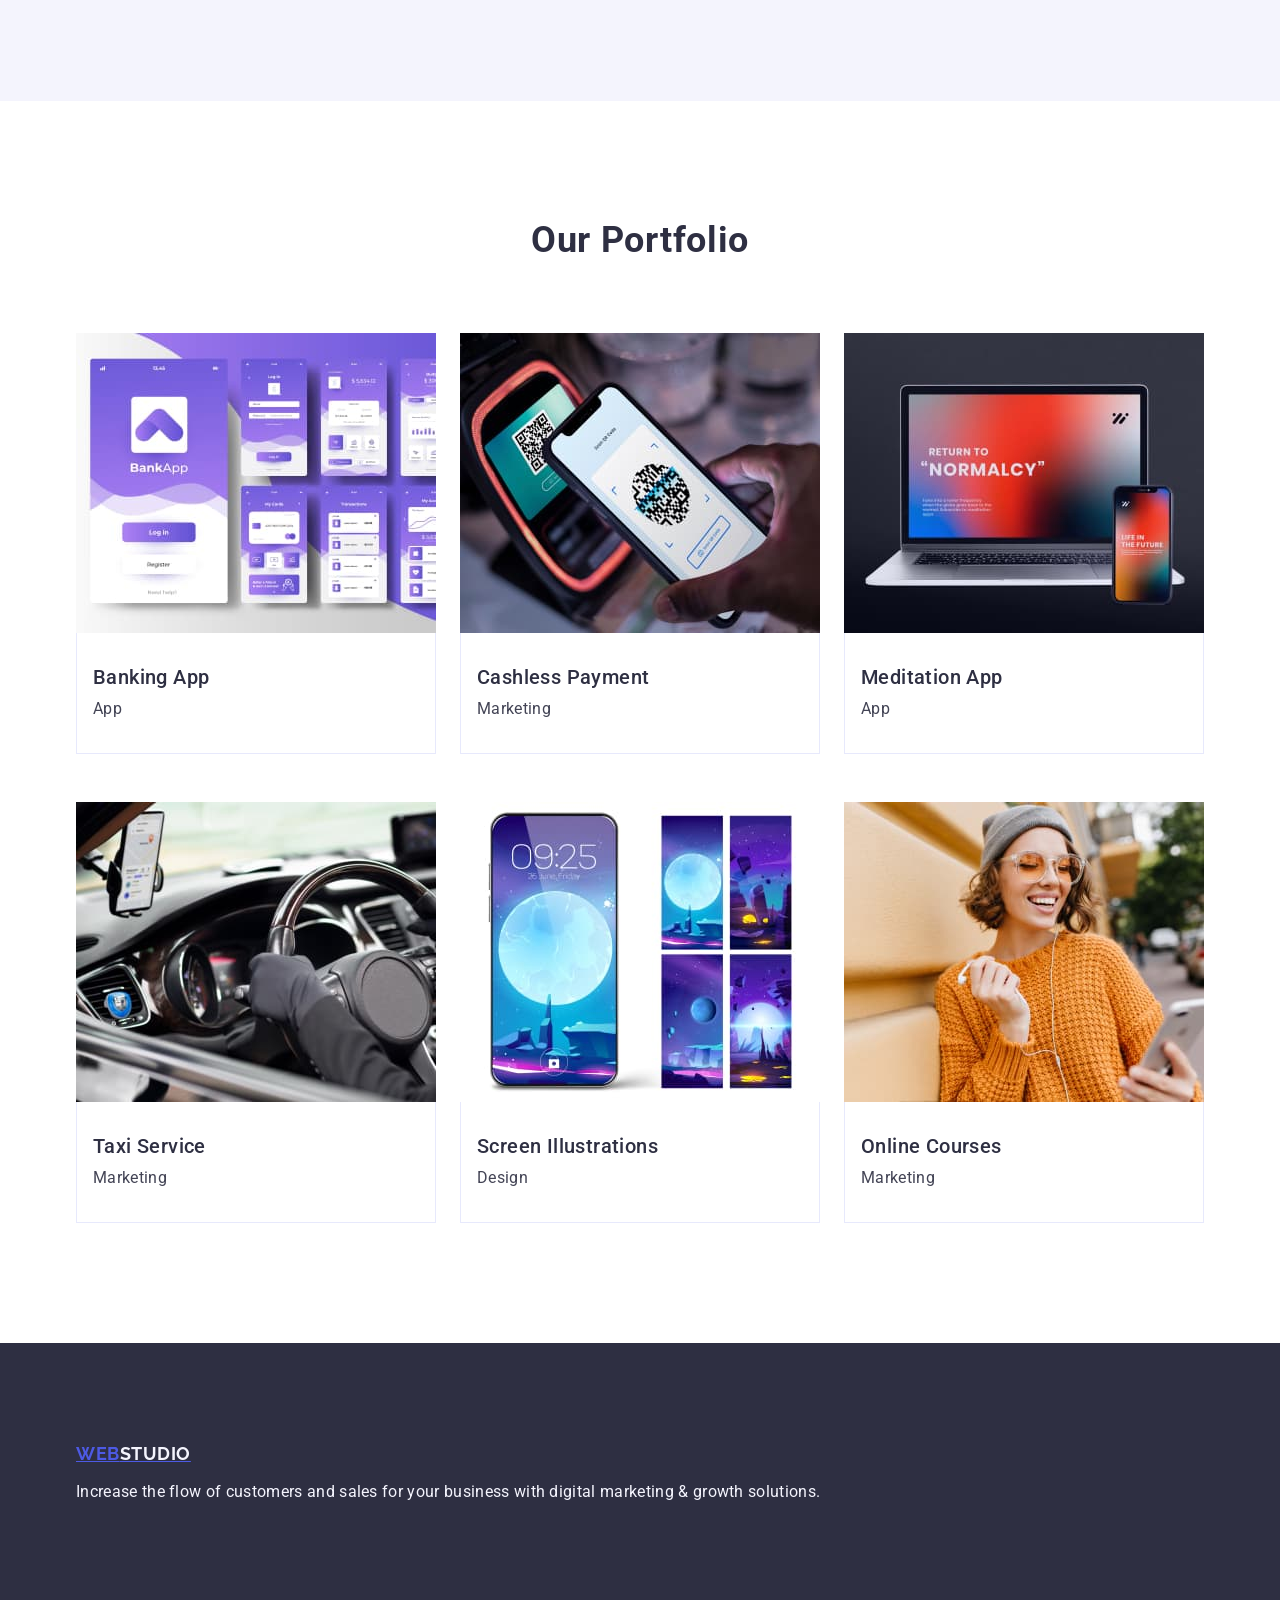
==== commit d1aaf9ba: "done" ====
--- a/index.html
+++ b/index.html
@@ -19,7 +19,7 @@
 <!--                       header                      -->
 
     <header class="header">
-        <div class="container">
+        <div class="container header-container">
             <nav class="navigation">
                 <a class="header-logo" href="./index.html" target="_self">Web<span class="header-logo-color">Studio</span></a>
             
@@ -128,42 +128,42 @@
                 <ul class="portfolio-item">
                     <li class="portfolio-list">
                         <img src="./images/BankingApp.jpg" alt="Photo Banking App" width="360" height="300">
-                        <div class="portfolio-apps">
+                        <div class="portfolio-apps-container">
                             <h3 class="portfolio-list-header">Banking App</h3>
                             <p class="portfolio-list-paragraph">App</p>
                         </div>
                     </li>
                     <li class="portfolio-list">
                         <img src="./images/CashlessPayment.jpg" alt="Photo Cashless Payment" width="360" height="300">
-                        <div class="portfolio-apps">
+                        <div class="portfolio-apps-container">
                             <h3 class="portfolio-list-header">Cashless Payment</h3>
                             <p class="portfolio-list-paragraph">Marketing</p>
                         </div>
                     </li>
                     <li class="portfolio-list">
                         <img src="./images/MeditationApp.jpg" alt="Photo Meditation App" width="360" height="300">
-                        <div class="portfolio-apps">
+                        <div class="portfolio-apps-container">
                             <h3 class="portfolio-list-header">Meditation App</h3>
                             <p class="portfolio-list-paragraph">App</p>
                         </div>
                     </li>
                     <li class="portfolio-list">
                         <img src="./images/TaxiService.jpg" alt="Photo Taxi Service" width="360" height="300">
-                        <div class="portfolio-apps">
+                        <div class="portfolio-apps-container">
                             <h3 class="portfolio-list-header">Taxi Service</h3>
                             <p class="portfolio-list-paragraph">Marketing</p>
                         </div>
                     </li>
                     <li class="portfolio-list">
                         <img src="./images/ScreenIllustrations.jpg" alt="Photo Screen Illustrations" width="360" height="300">
-                        <div class="portfolio-apps">
+                        <div class="portfolio-apps-container">
                             <h3 class="portfolio-list-header">Screen Illustrations</h3>
                             <p class="portfolio-list-paragraph">Design</p>
                         </div>
                     </li>
                     <li class="portfolio-list">
                         <img src="./images/OnlineCourses.jpg" alt="Photo Online Courses" width="360" height="300">
-                        <div class="portfolio-apps">
+                        <div class="portfolio-apps-container">
                             <h3 class="portfolio-list-header">Online Courses</h3>
                             <p class="portfolio-list-paragraph">Marketing</p>
                         </div>
--- a/css/styles.css
+++ b/css/styles.css
@@ -19,6 +19,7 @@
 
 ul,
 ol {
+    list-style-type: none;
     margin-top: 0;
     margin-bottom: 0;
     padding-left: 0;
@@ -46,6 +47,10 @@
 
 .header {
     border-bottom: 1px solid #e7e9fc;
+}
+
+.header-container {
+    display: flex;
 }
 
 .navigation {
@@ -74,10 +79,6 @@
     margin-right: 332px;
 }
 
-.navigation-list {
-    
-}
-
 .navigation-link {
     font-weight: 500;
     font-size: 16px;
@@ -147,6 +148,7 @@
     height: 56px;
     border: none;
     border-radius: 4px;
+    display: block;
 }
 
 .solution-button:hover,
@@ -227,9 +229,6 @@
     border-radius: 0px 0px 4px 4px;
 }
 
-.team-imagines {
-}
-
 .tem-profession-container {
 padding: 32px 0;
 }
@@ -268,7 +267,7 @@
     width: calc((100% - 48px) / 3);
 }
 
-.portfolio-apps {
+.portfolio-apps-container {
     padding: 32px 16px;
     border: 1px solid #e7e9fc;
     border-top: none;
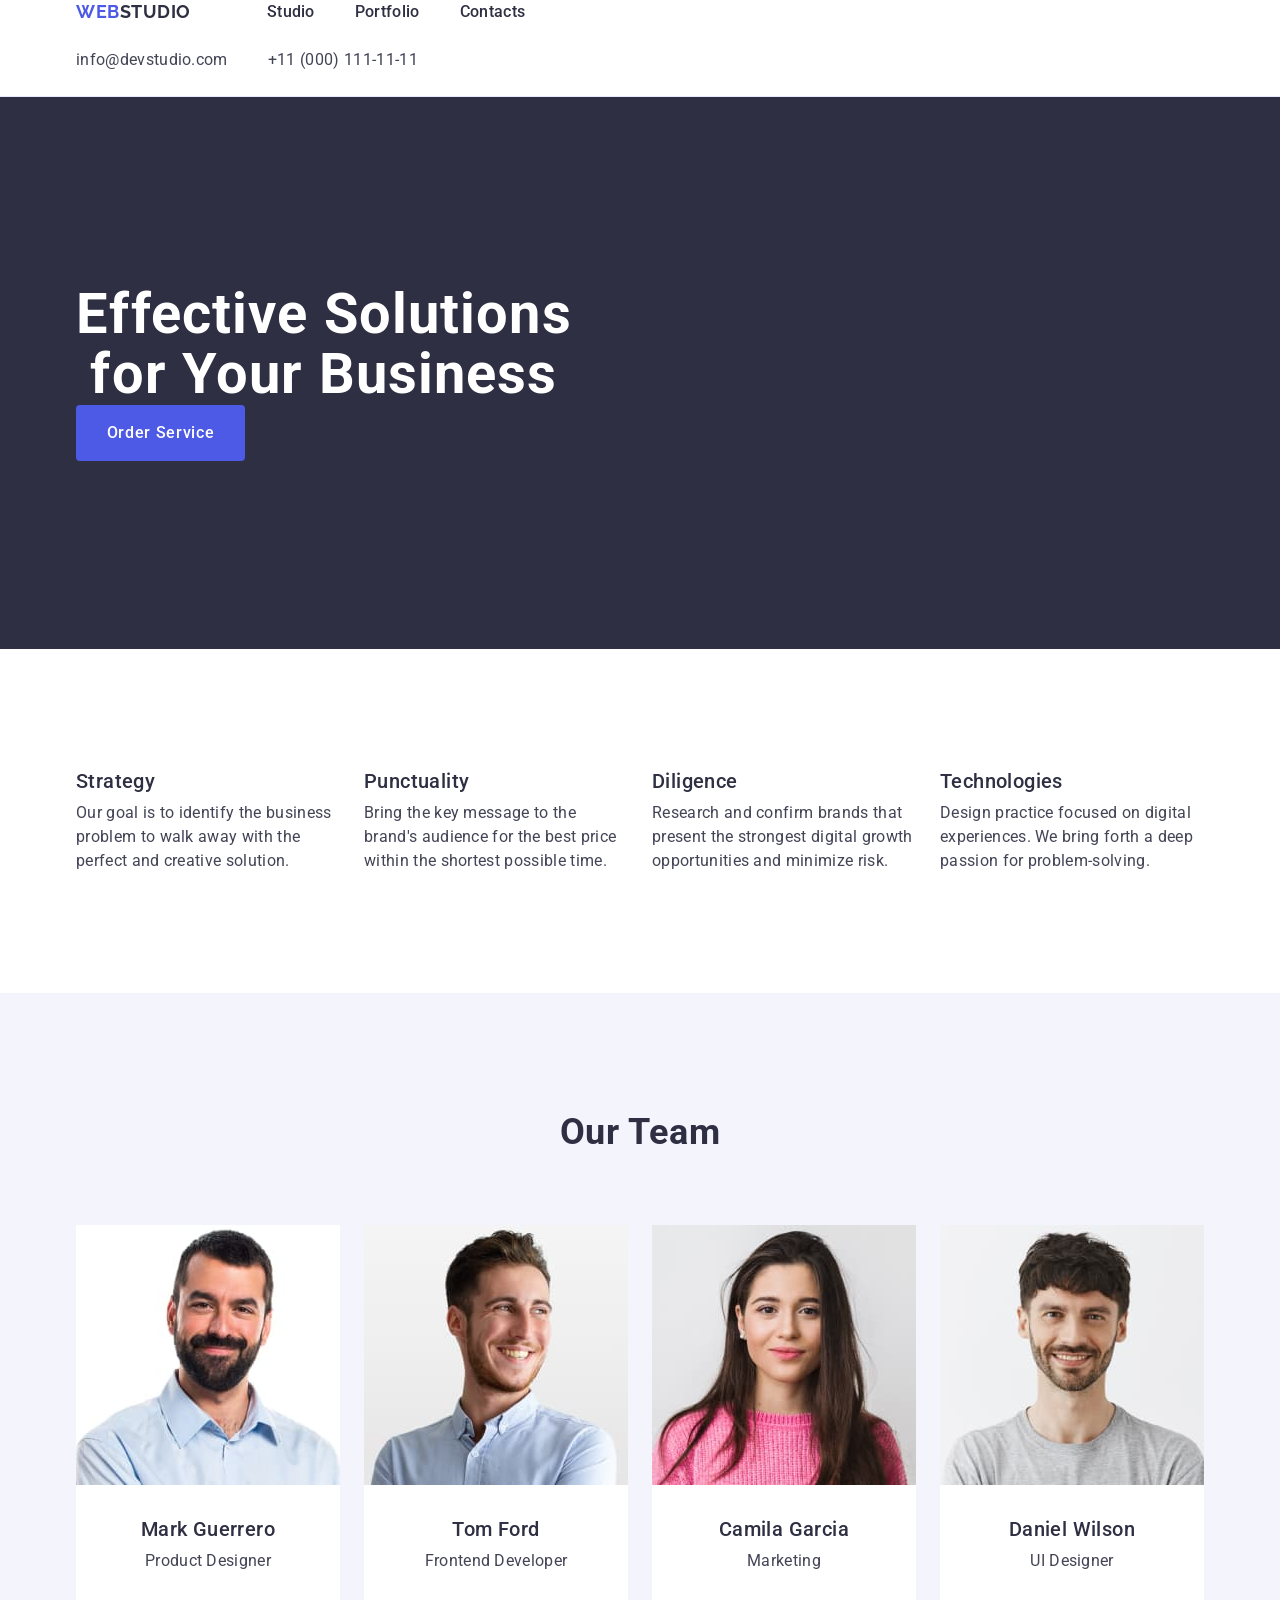
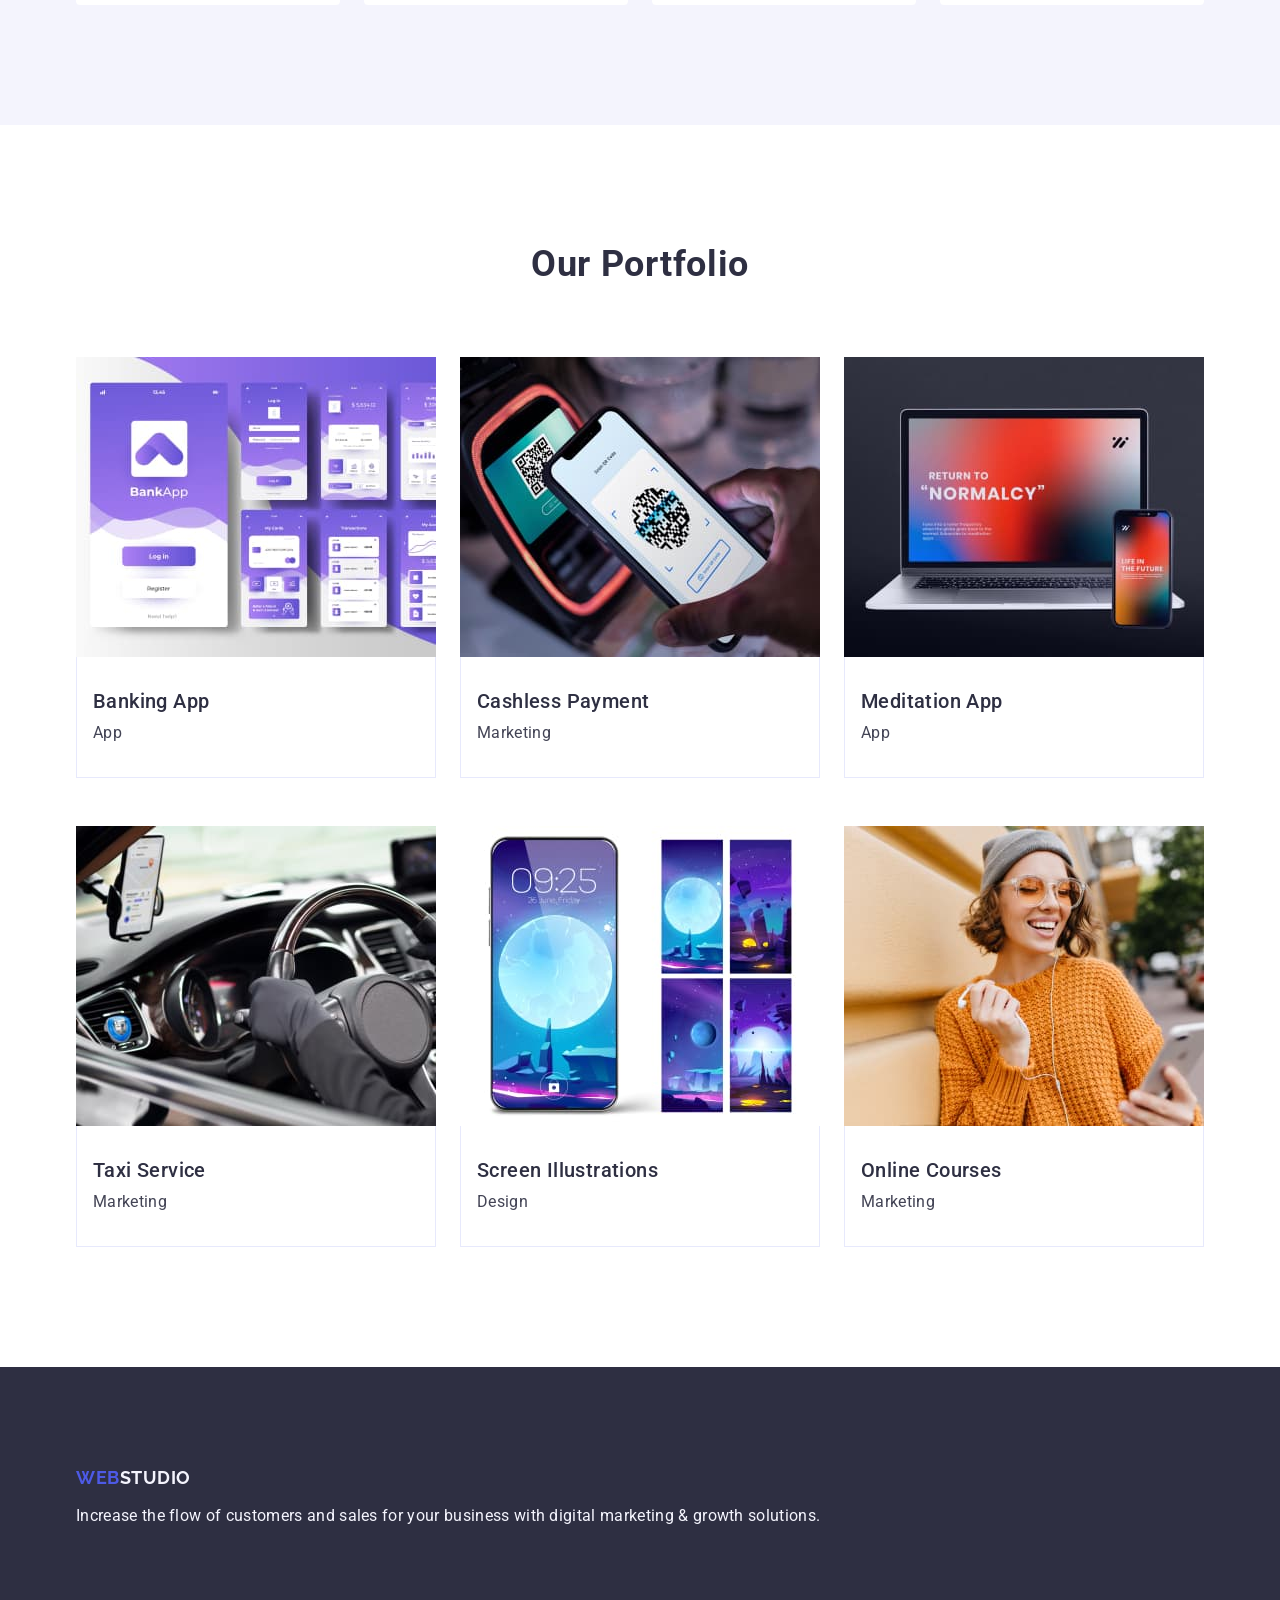
==== commit 32398e92: "2" ====
--- a/index.html
+++ b/index.html
@@ -19,7 +19,7 @@
 <!--                       header                      -->
 
     <header class="header">
-        <div class="container header-container">
+        <div class="container header-cont">
             <nav class="navigation">
                 <a class="header-logo" href="./index.html" target="_self">Web<span class="header-logo-color">Studio</span></a>
             
--- a/css/styles.css
+++ b/css/styles.css
@@ -25,6 +25,11 @@
     padding-left: 0;
 }
 
+a {
+    color: currentColor;
+    text-decoration: none;
+}
+
 .container {
     width: 1158px;
     margin: 0 auto;
@@ -51,6 +56,7 @@
 
 .header-container {
     display: flex;
+    align-items: center;
 }
 
 .navigation {
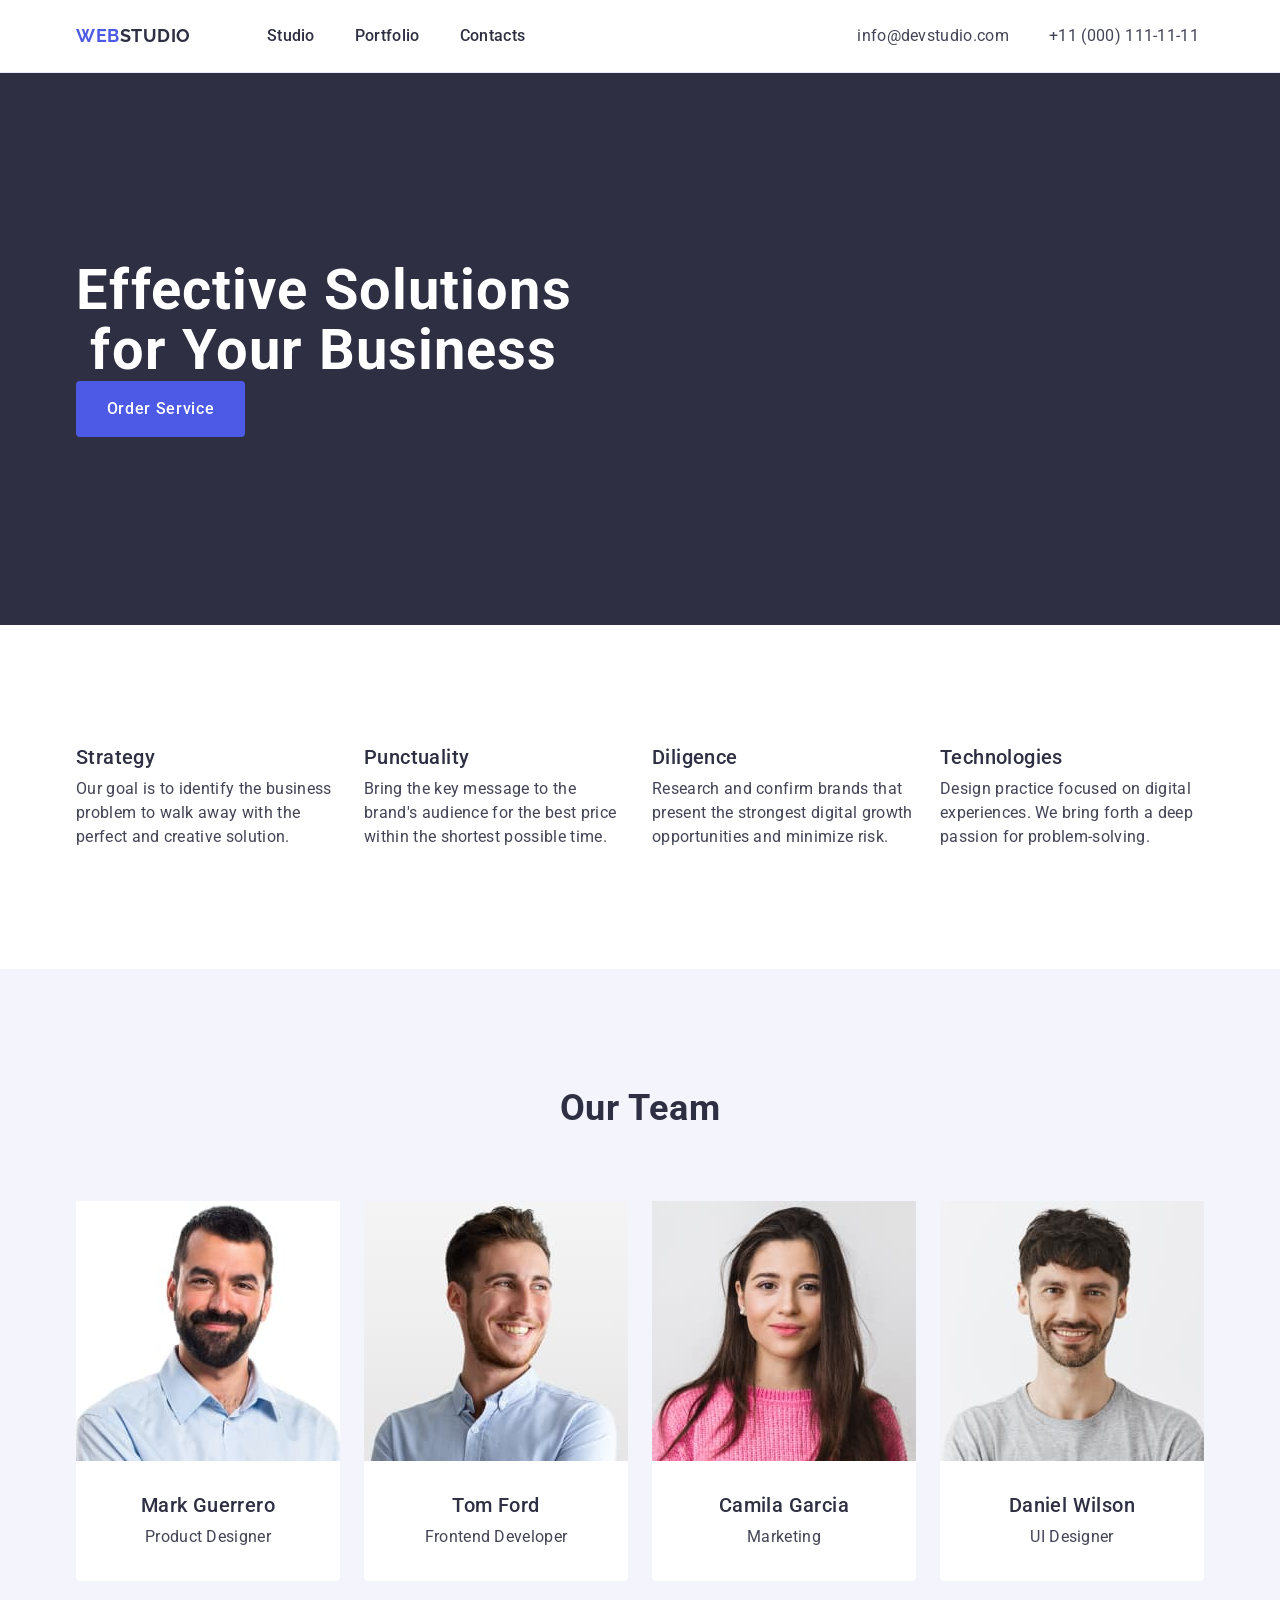
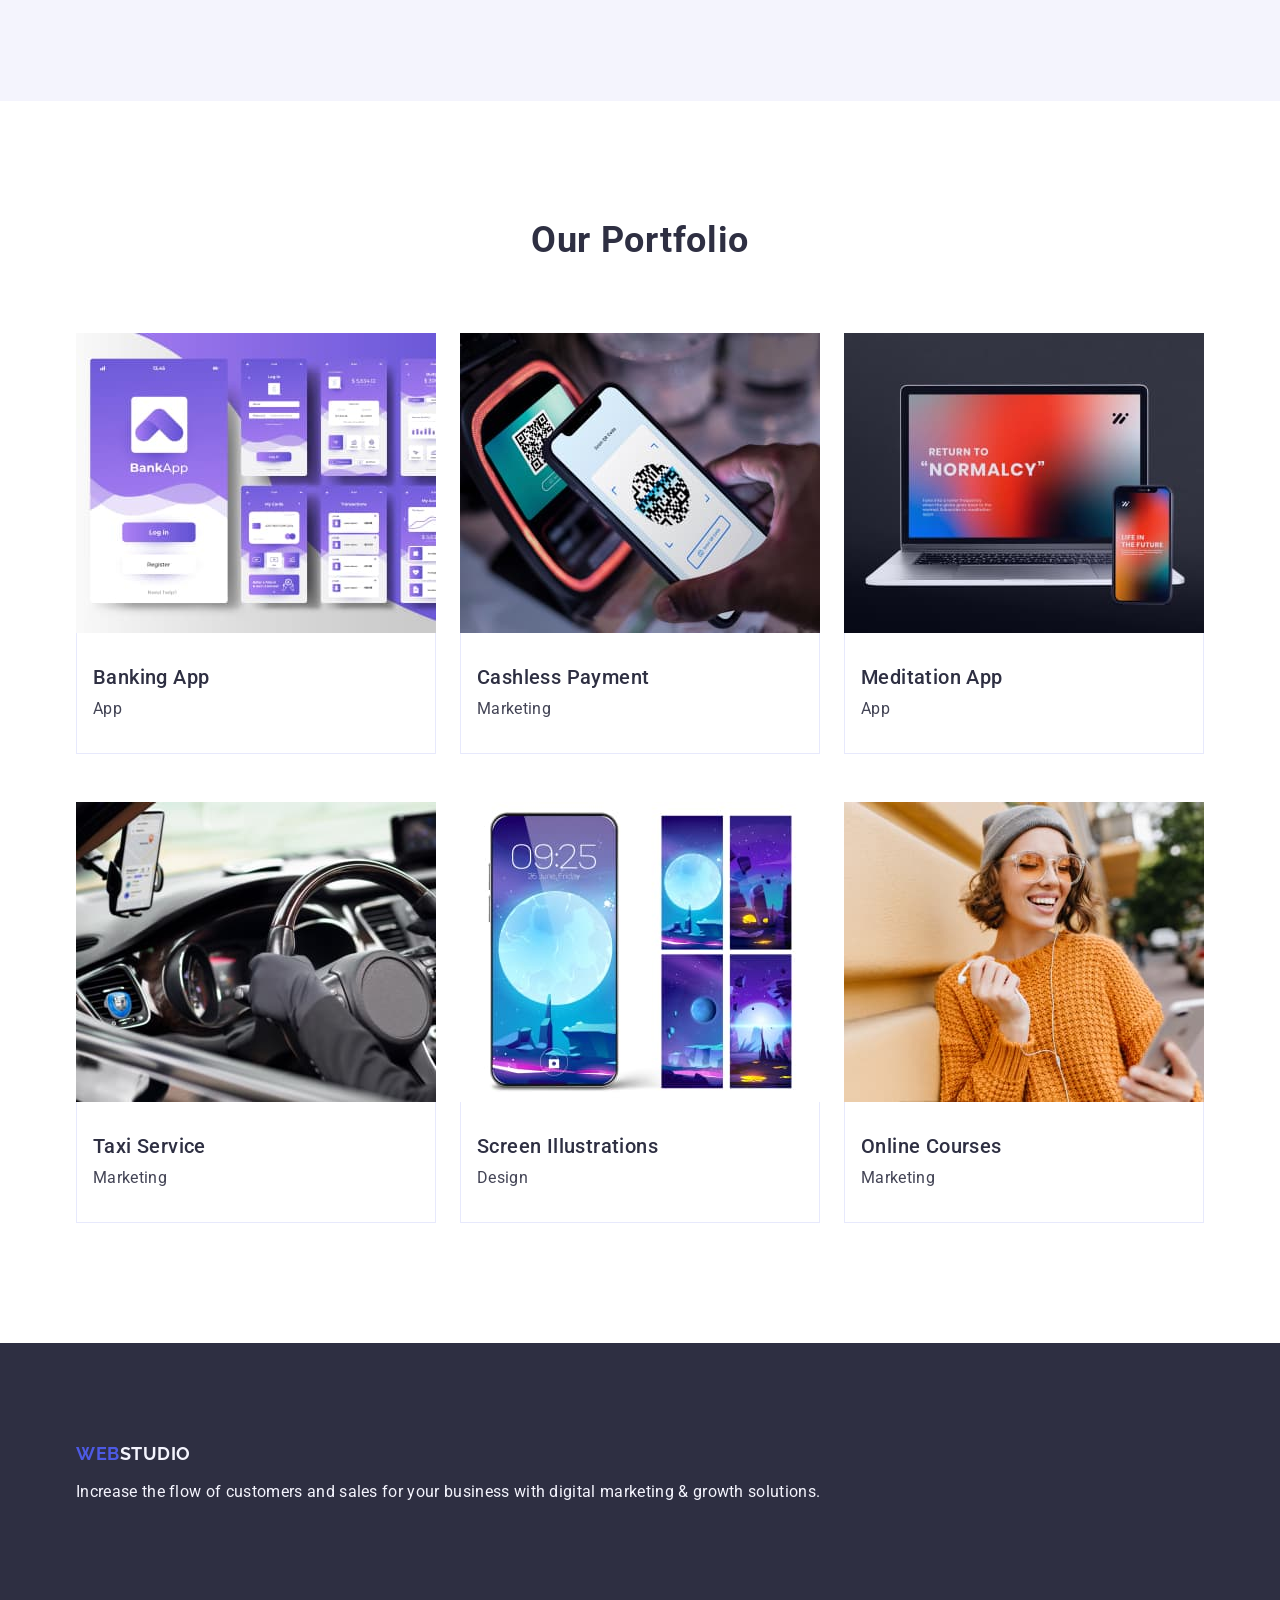
==== commit e3722085: "Update index.html" ====
--- a/index.html
+++ b/index.html
@@ -19,7 +19,7 @@
 <!--                       header                      -->
 
     <header class="header">
-        <div class="container header-cont">
+        <div class="container header-container">
             <nav class="navigation">
                 <a class="header-logo" href="./index.html" target="_self">Web<span class="header-logo-color">Studio</span></a>
             
